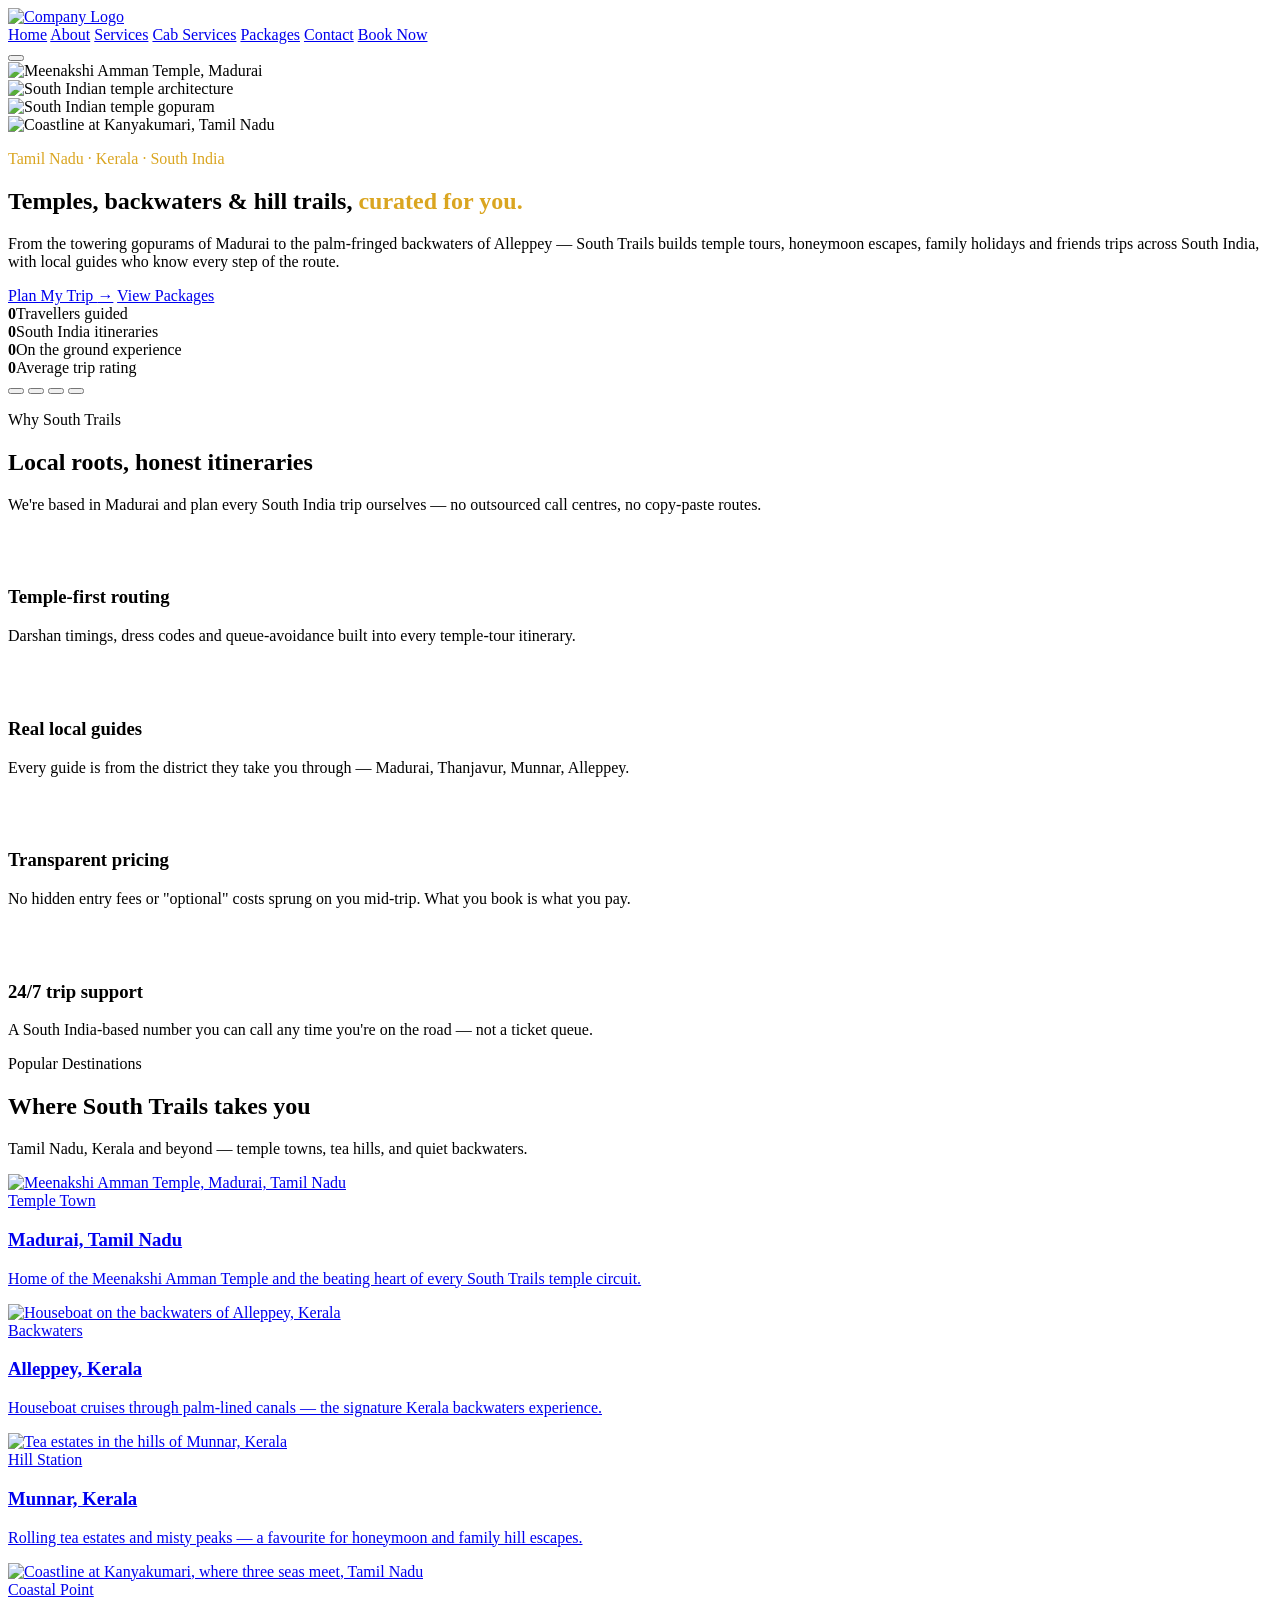
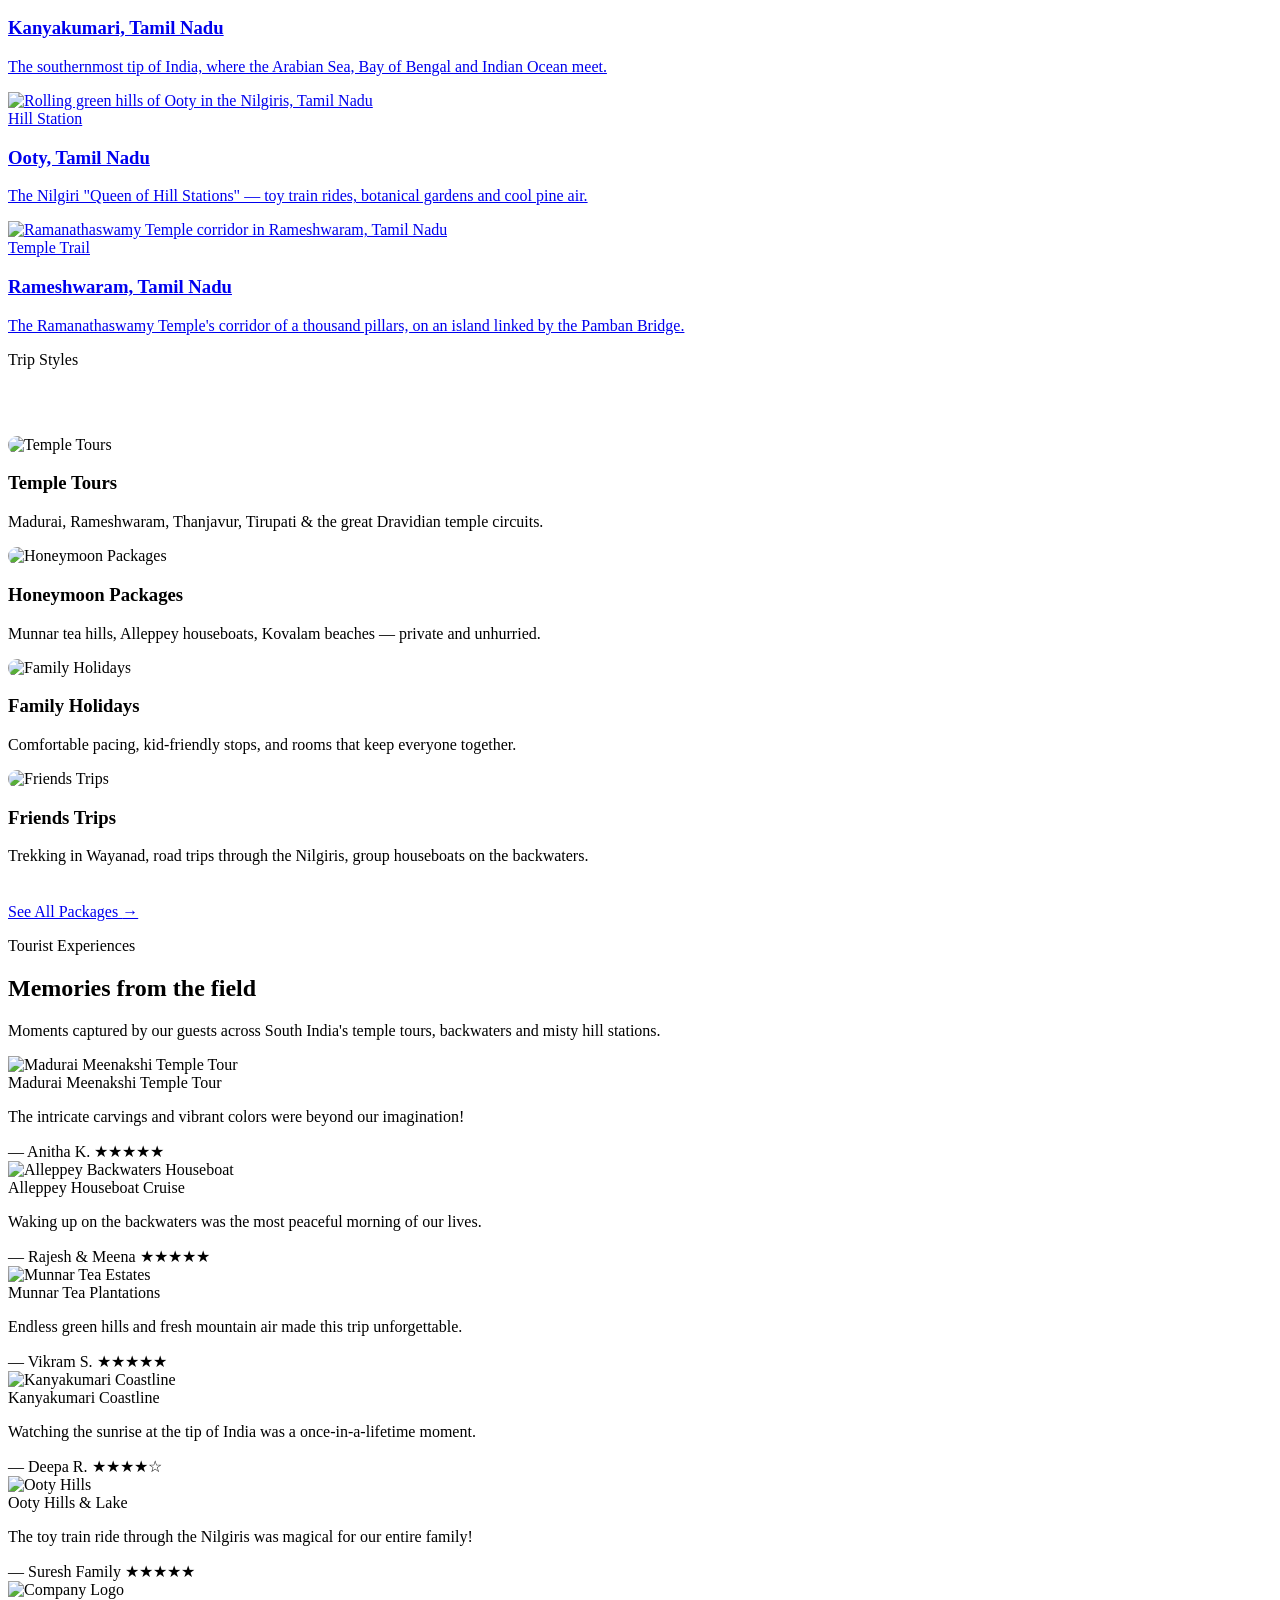
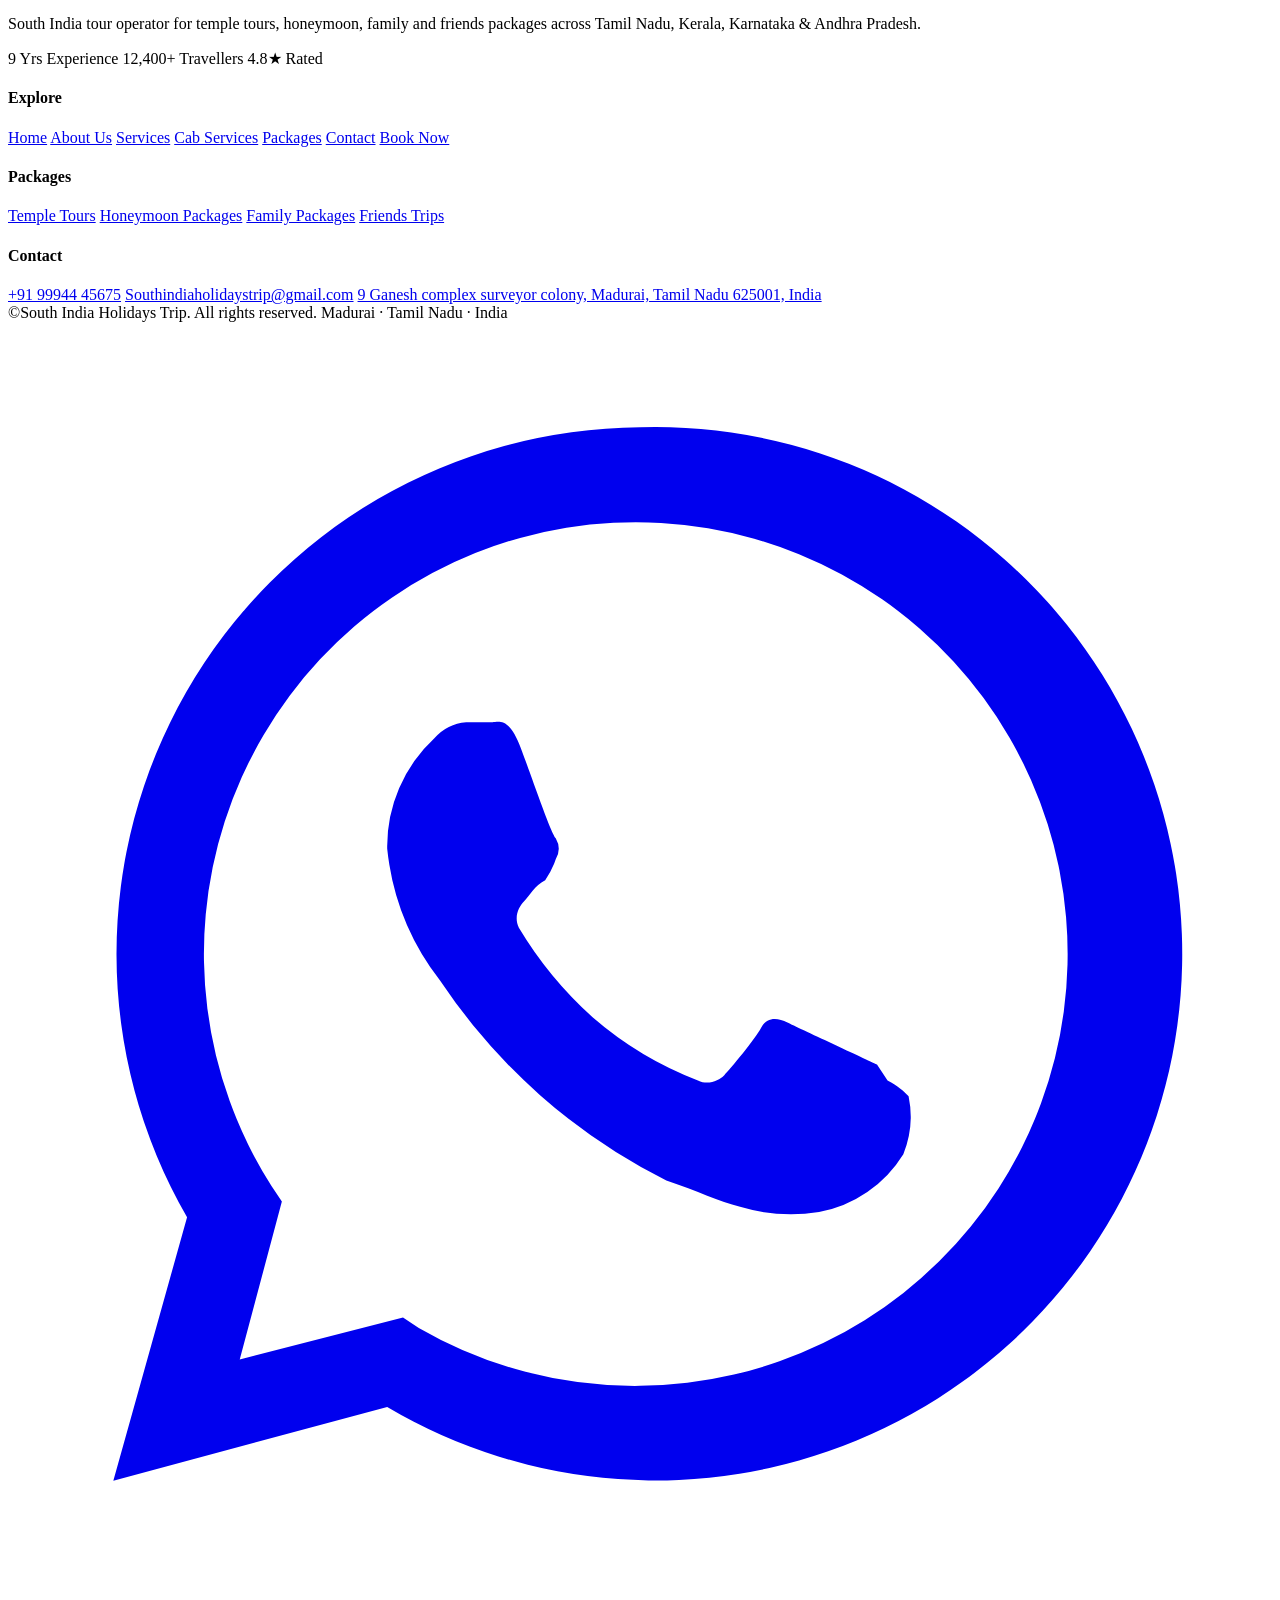
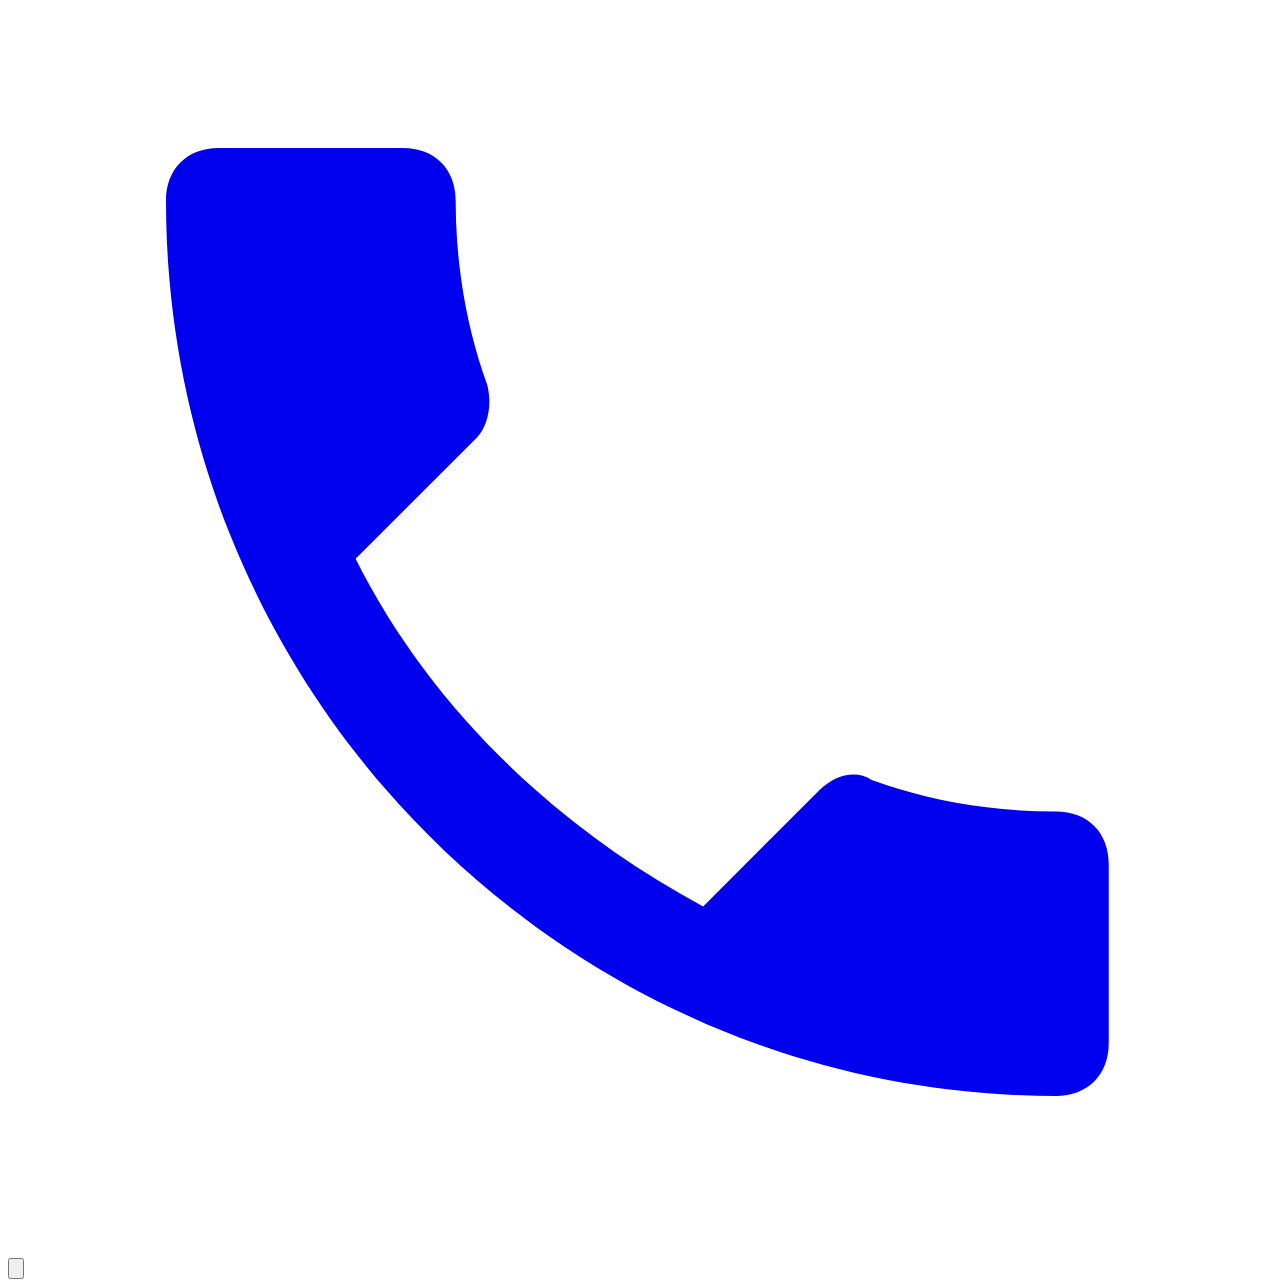
==== index.html @ 6ac29e60 "Update print statement from 'Hello' to 'Goodbye'" ====
<!DOCTYPE html>
<html lang="en">

<head>
  <meta charset="UTF-8">
  <meta name="viewport" content="width=device-width, initial-scale=1.0">
  <title>South India Tour Packages | Tamil Nadu & Kerala Tours – South Trails</title>
  <meta name="description"
    content="Book South India tour packages with South Trails — temple tours, Kerala honeymoon packages, family & friends trips across Tamil Nadu, Kerala, Karnataka. Madurai, Munnar, Kanyakumari, Ooty, Rameshwaram & more.">
  <meta name="keywords"
    content="South India tour packages, Tamil Nadu Kerala tour packages, South Indian temple tour, Kerala honeymoon packages, Munnar Ooty Kodaikanal packages, family tour packages South India, friends trip package South India, Madurai Meenakshi temple tour, Rameshwaram Kanyakumari tour, Kerala backwaters houseboat package">
  <link rel="canonical" href="https://www.Southindiaholidaystrip.com/">
  <meta name="robots" content="index, follow">
  <title>South India Holidays Trip | Madurai, Rameshwaram, Kerala, Tirupati Tour Packages</title>
  <meta name="description"
    content="Book customized South India holiday packages covering Madurai, Rameshwaram, Kerala backwaters, and Tirupati temple tours. Best rates, expert guides, hassle-free trips.">
  <meta name="keywords"
    content="south india tour packages, madurai tour, rameshwaram trip, kerala holiday packages, tirupati tour, south india holidays">
  <link rel="canonical" href="https://www.southindiaholidaystrip.com/">

  <!-- Open Graph -->
  <meta property="og:type" content="website">
  <meta property="og:title" content="South India Holidays Trip | Best Tour Packages">
  <meta property="og:description"
    content="Explore Madurai, Rameshwaram, Kerala & Tirupati with our expertly crafted South India tour packages.">
  <meta property="og:image" content="https://www.southindiaholidaystrip.com/images/south-india-og.jpg">
  <meta property="og:url" content="https://www.southindiaholidaystrip.com/">

  <!-- Twitter Card -->
  <meta name="twitter:card" content="summary_large_image">
  <meta name="twitter:title" content="South India Holidays Trip">
  <meta name="twitter:description" content="Best tour packages for Madurai, Rameshwaram, Kerala & Tirupati.">
  <meta name="twitter:image" content="https://www.southindiaholidaystrip.com/images/south-india-og.jpg">
  <!-- Open Graph -->
  <meta property="og:type" content="website">
  <meta property="og:site_name" content="South India Holidays Trip">
  <meta property="og:title" content="South India Tour Packages | Tamil Nadu & Kerala Tours – South Trails">
  <meta property="og:description"
    content="Temple tours, honeymoon getaways, family & friends packages across Tamil Nadu, Kerala and South India — custom itineraries, local guides, 24/7 support.">
  <meta property="og:url" content="https://www.Southindiaholidaystrip.com/">
  <meta property="og:image" content="https://www.Southindiaholidaystrip.com/assets/og-cover.jpg">
  <meta name="twitter:card" content="summary_large_image">

  <title>Madurai Tour Packages | Meenakshi Temple Tours - South India Holidays Trip</title>
  <meta name="description"
    content="Explore Madurai's Meenakshi Amman Temple, local heritage & culture with our affordable Madurai tour packages. Book now for a memorable trip.">
  <link rel="canonical" href="https://www.southindiaholidaystrip.com/madurai-tour-packages/">

  <title>Rameshwaram Tour Packages | Ramanathaswamy Temple Trips</title>
  <meta name="description"
    content="Plan your Rameshwaram pilgrimage tour covering Ramanathaswamy Temple, Dhanushkodi & Pamban Bridge. Best South India holiday packages.">
  <link rel="canonical" href="https://www.southindiaholidaystrip.com/rameshwaram-tour-packages/">

  <title>Kerala Tour Packages | Backwaters, Munnar, Alleppey Trips</title>
  <meta name="description"
    content="Discover Kerala's backwaters, hill stations & houseboats with customizable Kerala holiday packages from South India Holidays Trip.">
  <link rel="canonical" href="https://www.southindiaholidaystrip.com/kerala-tour-packages/">

  <title>Tirupati Tour Packages | Tirumala Balaji Darshan Trips</title>
  <meta name="description"
    content="Book Tirupati Balaji darshan tour packages with hotel, transport & temple visit arrangements. Trusted South India pilgrimage tours.">
  <link rel="canonical" href="https://www.southindiaholidaystrip.com/tirupati-tour-packages/">

  <link rel="preconnect" href="https://fonts.googleapis.com">
  <link
    href="https://fonts.googleapis.com/css2?family=Poppins:wght@700;800&family=Inter:wght@400;500;600;700&display=swap"
    rel="stylesheet">
  <link rel="stylesheet" href="css/style.css">

  <script type="application/ld+json">
{
  "@context": "https://schema.org",
  "@type": "TravelAgency",
  "name": "South India Holidays Trip",
  "url": "https://www.southindiaholidaystrip.com/",
  "description": "South India tour operator specialising in Tamil Nadu and Kerala temple tours, honeymoon packages, family holidays and friends trips.",
  "areaServed": ["Tamil Nadu", "Kerala", "Karnataka", "Andhra Pradesh", "Puducherry"],
  "address": {
    "@type": "PostalAddress",
    "streetAddress": "12, Temple Street",
    "addressLocality": "Madurai",
    "addressRegion": "Tamil Nadu",
    "postalCode": "625001",
    "addressCountry": "IN"
  },
  "telephone": "+91-99944-45675",
  "sameAs": ["https://www.facebook.com/Southindiaholidaystrip", "https://www.instagram.com/Southindiaholidaystrip"]
}
</script>
  <script type="application/ld+json">
{
  "@context": "https://schema.org",
  "@type": "TravelAgency",
  "name": "South India Holidays Trip",
  "url": "https://www.southindiaholidaystrip.com/",
  "logo": "https://www.southindiaholidaystrip.com/images/logo.png",
  "description": "South India holiday packages for Madurai, Rameshwaram, Kerala, and Tirupati.",
  "areaServed": ["Madurai", "Rameshwaram", "Kerala", "Tirupati", "South India"],
  "sameAs": [
    "https://www.facebook.com/southindiaholidaystrip",
    "https://www.instagram.com/Southindiaholidaystrip"
  ]
}
</script>
</head>

<body>
  <script type="application/ld+json">
{
  "@context": "https://schema.org",
  "@type": "BreadcrumbList",
  "itemListElement": [
    {"@type": "ListItem", "position": 1, "name": "Home", "item": "https://www.southindiaholidaystrip.com/"},
    {"@type": "ListItem", "position": 2, "name": "Packages", "item": "https://www.southindiaholidaystrip.com/packages/"},
    {"@type": "ListItem", "position": 3, "name": "Madurai Tour Package", "item": "https://www.southindiaholidaystrip.com/madurai-tour-packages/"}
  ]
}
</script>

  <div class="cursor-dot"></div>
  <div class="cursor-ring"></div>
  <div class="scroll-progress" id="scroll-progress"></div>

  <header class="site-header transparent">
    <div class="nav-wrap">
      <a href="index.html" class="brand">
        <img src="southindiaholidaystrip-logo.svg" alt="Company Logo">
      </a>
      <nav class="nav-links" id="nav-links">
        <a href="index.html" class="active">Home</a>
        <a href="about.html">About</a>
        <a href="services.html">Services</a>
        <a href="cabservices.html">Cab Services</a>
        <a href="packages.html">Packages</a>
        <a href="contact.html">Contact</a>
        <a href="booknow.html" class="btn btn-primary nav-cta">Book Now</a>
      </nav>
      <button class="nav-toggle" id="nav-toggle" aria-label="Toggle menu" aria-expanded="false"><span></span></button>
    </div>
  </header>
  <div class="nav-backdrop" id="nav-backdrop"></div>
  <section class="hero-full">
    <div class="hero-slideshow">
      <div class="hero-slide active"><img src="images/Meenkshi.webp" alt="Meenakshi Amman Temple, Madurai"
          loading="eager"></div>
      <div class="hero-slide"><img src="images/teml3.jpg" alt="South Indian temple architecture" loading="lazy"></div>
      <div class="hero-slide"><img src="images/temppl.jpg" alt="South Indian temple gopuram" loading="lazy"></div>
      <div class="hero-slide"><img src="images/kanyakumari.jpg" alt="Coastline at Kanyakumari, Tamil Nadu"
          loading="lazy"></div>
    </div>
    <div class="hero-overlay"></div>

    <div class="hero-clouds">
      <div class="cloud cloud-1"></div>
      <div class="cloud cloud-2"></div>
      <div class="cloud cloud-3"></div>
    </div>


    <div class="hero-content">
      <p class="eyebrow center" style="color:goldenrod">Tamil Nadu · Kerala · South India</p>
      <h1>Temples, backwaters &amp; hill trails, <span style="color:goldenrod">curated for you.</span></h1>
      <p class="lead">From the towering gopurams of Madurai to the palm-fringed backwaters of Alleppey — South Trails
        builds temple tours, honeymoon escapes, family holidays and friends trips across South India, with local guides
        who know every step of the route.</p>
      <div class="hero-actions">
        <a href="booknow.html" class="btn btn-gold">Plan My Trip <span class="arrow">→</span></a>
        <a href="packages.html" class="btn btn-ghost-light">View Packages</a>
      </div>
      <div class="hero-stats">
        <div><strong data-count="12400" data-suffix="+">0</strong><span>Travellers guided</span></div>
        <div><strong data-count="60" data-suffix="+">0</strong><span>South India itineraries</span></div>
        <div><strong data-count="9" data-suffix=" yrs">0</strong><span>On the ground experience</span></div>
        <div><strong data-count="4.8" data-decimals="1" data-suffix="/5">0</strong><span>Average trip rating</span>
        </div>
      </div>
    </div>

    <div class="hero-dots">
      <button class="active" aria-label="Slide 1"></button>
      <button aria-label="Slide 2"></button>
      <button aria-label="Slide 3"></button>
      <button aria-label="Slide 4"></button>
    </div>


  </section>

  <section class="section-light">
    <div class="container">
      <div class="section-head">
        <p class="eyebrow center">Why South Trails</p>
        <h2>Local roots, honest itineraries</h2>
        <p>We're based in Madurai and plan every South India trip ourselves — no outsourced call centres, no copy-paste
          routes.</p>
      </div>
      <div class="grid grid-4">
        <div class="glass-card reveal" data-tilt>
          <div class="icon-wrap">
            <svg viewBox="0 0 64 64" fill="none" width="34" height="34">
              <path d="M32 6l8 10H24l8-10Z" fill="var(--luxury)" />
              <path d="M14 22h36l-6 10H20l-6-10Z" fill="var(--primary)" />
              <rect x="10" y="36" width="44" height="20" rx="2" fill="var(--accent)" />
            </svg>
          </div>
          <h3>Temple-first routing</h3>
          <p>Darshan timings, dress codes and queue-avoidance built into every temple-tour itinerary.</p>
        </div>
        <div class="glass-card reveal" data-tilt>
          <div class="icon-wrap">
            <svg viewBox="0 0 64 64" fill="none" width="34" height="34">
              <path d="M8 44c8-14 40-14 48 0" stroke="var(--accent)" stroke-width="4" fill="none" />
              <circle cx="32" cy="20" r="10" fill="var(--luxury)" />
            </svg>
          </div>
          <h3>Real local guides</h3>
          <p>Every guide is from the district they take you through — Madurai, Thanjavur, Munnar, Alleppey.</p>
        </div>
        <div class="glass-card reveal" data-tilt>
          <div class="icon-wrap">
            <svg viewBox="0 0 64 64" fill="none" width="34" height="34">
              <rect x="10" y="26" width="44" height="26" rx="4" fill="var(--primary-dark)" />
              <path d="M18 26v-6a14 14 0 0 1 28 0v6" stroke="var(--luxury)" stroke-width="4" fill="none" />
            </svg>
          </div>
          <h3>Transparent pricing</h3>
          <p>No hidden entry fees or "optional" costs sprung on you mid-trip. What you book is what you pay.</p>
        </div>
        <div class="glass-card reveal" data-tilt>
          <div class="icon-wrap">
            <svg viewBox="0 0 64 64" fill="none" width="34" height="34">
              <circle cx="32" cy="32" r="22" fill="var(--secondary)" />
              <path d="M24 32l6 6 10-12" stroke="#fff" stroke-width="4" fill="none" stroke-linecap="round"
                stroke-linejoin="round" />
            </svg>
          </div>
          <h3>24/7 trip support</h3>
          <p>A South India-based number you can call any time you're on the road — not a ticket queue.</p>
        </div>
      </div>
    </div>
  </section>

  <section class="section-muted">
    <div class="container">
      <div class="section-head">
        <p class="eyebrow center">Popular Destinations</p>
        <h2>Where South Trails takes you</h2>
        <p>Tamil Nadu, Kerala and beyond — temple towns, tea hills, and quiet backwaters.</p>
      </div>
      <div class="grid grid-3">

        <a href="packages.html?filter=temple#packages" class="place-card-link">
          <div class="place-card reveal">
            <div class="art">
              <img src="images/madurai.avif" alt="Meenakshi Amman Temple, Madurai, Tamil Nadu" loading="lazy">
            </div>
            <div class="body">
              <span class="tag">Temple Town</span>
              <h3>Madurai, Tamil Nadu</h3>
              <p>Home of the Meenakshi Amman Temple and the beating heart of every South Trails temple circuit.</p>
            </div>
          </div>
        </a>

        <a href="packages.html?filter=honeymoon#packages" class="place-card-link">
          <div class="place-card reveal">
            <div class="art">
              <img src="images/allapey.jpg" alt="Houseboat on the backwaters of Alleppey, Kerala" loading="lazy">
            </div>
            <div class="body">
              <span class="tag">Backwaters</span>
              <h3>Alleppey, Kerala</h3>
              <p>Houseboat cruises through palm-lined canals — the signature Kerala backwaters experience.</p>
            </div>
          </div>
        </a>

        <a href="packages.html?filter=honeymoon#packages" class="place-card-link">
          <div class="place-card reveal">
            <div class="art">
              <img src="images/munnar.webp" alt="Tea estates in the hills of Munnar, Kerala" loading="lazy">
            </div>
            <div class="body">
              <span class="tag">Hill Station</span>
              <h3>Munnar, Kerala</h3>
              <p>Rolling tea estates and misty peaks — a favourite for honeymoon and family hill escapes.</p>
            </div>
          </div>
        </a>

        <a href="packages.html?filter=temple#packages" class="place-card-link">
          <div class="place-card reveal">
            <div class="art">
              <img src="images/kanyakumari.jpg" alt="Coastline at Kanyakumari, where three seas meet, Tamil Nadu"
                loading="lazy">
            </div>
            <div class="body">
              <span class="tag">Coastal Point</span>
              <h3>Kanyakumari, Tamil Nadu</h3>
              <p>The southernmost tip of India, where the Arabian Sea, Bay of Bengal and Indian Ocean meet.</p>
            </div>
          </div>
        </a>

        <a href="packages.html?filter=family#packages" class="place-card-link">
          <div class="place-card reveal">
            <div class="art">
              <img src="images/ooty.webp" alt="Rolling green hills of Ooty in the Nilgiris, Tamil Nadu" loading="lazy">
            </div>
            <div class="body">
              <span class="tag">Hill Station</span>
              <h3>Ooty, Tamil Nadu</h3>
              <p>The Nilgiri "Queen of Hill Stations" — toy train rides, botanical gardens and cool pine air.</p>
            </div>
          </div>
        </a>

        <a href="packages.html?filter=temple#packages" class="place-card-link">
          <div class="place-card reveal">
            <div class="art">
              <img src="images/rameswaram.jpg" alt="Ramanathaswamy Temple corridor in Rameshwaram, Tamil Nadu"
                loading="lazy">
            </div>
            <div class="body">
              <span class="tag">Temple Trail</span>
              <h3>Rameshwaram, Tamil Nadu</h3>
              <p>The Ramanathaswamy Temple's corridor of a thousand pillars, on an island linked by the Pamban Bridge.
              </p>
            </div>
          </div>
        </a>

      </div>
    </div>
  </section>

  <section class="section-gradient">
    <div class="container">
      <div class="section-head">
        <p class="eyebrow center" style="color:var(--luxury)">Trip Styles</p>
        <h2 style="color:#fff">A package for every kind of journey</h2>
      </div>
      <div class="grid grid-4">
        <div class="glass-card reveal" data-tilt>
          <div class="icon-wrap"><img src="images/Trivandrum.jpg" alt="Temple Tours"
              style="width:100%;height:100%;object-fit:cover;border-radius:16px"></div>
          <h3>Temple Tours</h3>
          <p>Madurai, Rameshwaram, Thanjavur, Tirupati &amp; the great Dravidian temple circuits.</p>
        </div>
        <div class="glass-card reveal" data-tilt>
          <div class="icon-wrap"><img src="images/ooty.webp" alt="Honeymoon Packages"
              style="width:100%;height:100%;object-fit:cover;border-radius:16px"></div>
          <h3>Honeymoon Packages</h3>
          <p>Munnar tea hills, Alleppey houseboats, Kovalam beaches — private and unhurried.</p>
        </div>
        <div class="glass-card reveal" data-tilt>
          <div class="icon-wrap"><img src="images/mun1.jpg" alt="Family Holidays"
              style="width:100%;height:100%;object-fit:cover;border-radius:16px"></div>
          <h3>Family Holidays</h3>
          <p>Comfortable pacing, kid-friendly stops, and rooms that keep everyone together.</p>
        </div>
        <div class="glass-card reveal" data-tilt>
          <div class="icon-wrap"><img src="images/nil.jpg" alt="Friends Trips"
              style="width:100%;height:100%;object-fit:cover;border-radius:16px"></div>
          <h3>Friends Trips</h3>
          <p>Trekking in Wayanad, road trips through the Nilgiris, group houseboats on the backwaters.</p>
        </div>
      </div>
      <div class="center" style="margin-top:38px">
        <a href="packages.html" class="btn btn-gold">See All Packages <span class="arrow">→</span></a>
      </div>
    </div>
  </section>

  <section class="section-muted tourist-experiences">
    <div class="container">
      <div class="section-head">
        <p class="eyebrow center">Tourist Experiences</p>
        <h2>Memories from the field</h2>
        <p>Moments captured by our guests across South India's temple tours, backwaters and misty hill stations.</p>
      </div>
      <div class="page-gallery">
        <div class="gallery-item" data-icon="temple">
          <img src="images/Meenkshi.webp" alt="Madurai Meenakshi Temple Tour" loading="lazy">
          <div class="gallery-caption">
            <div class="caption-header">
              <span class="caption-icon" aria-hidden="true"></span>
              <span class="caption-title">Madurai Meenakshi Temple Tour</span>
            </div>
            <p class="caption-experience">The intricate carvings and vibrant colors were beyond our imagination!</p>
            <div class="caption-footer">
              <span class="caption-author">— Anitha K.</span>
              <span class="caption-stars" aria-label="5 out of 5 stars">★★★★★</span>
            </div>
          </div>
        </div>
        <div class="gallery-item" data-icon="backwater">
          <img src="images/allapey.jpg" alt="Alleppey Backwaters Houseboat" loading="lazy">
          <div class="gallery-caption">
            <div class="caption-header">
              <span class="caption-icon" aria-hidden="true"></span>
              <span class="caption-title">Alleppey Houseboat Cruise</span>
            </div>
            <p class="caption-experience">Waking up on the backwaters was the most peaceful morning of our lives.</p>
            <div class="caption-footer">
              <span class="caption-author">— Rajesh &amp; Meena</span>
              <span class="caption-stars" aria-label="5 out of 5 stars">★★★★★</span>
            </div>
          </div>
        </div>
        <div class="gallery-item" data-icon="hills">
          <img src="images/munnar.webp" alt="Munnar Tea Estates" loading="lazy">
          <div class="gallery-caption">
            <div class="caption-header">
              <span class="caption-icon" aria-hidden="true"></span>
              <span class="caption-title">Munnar Tea Plantations</span>
            </div>
            <p class="caption-experience">Endless green hills and fresh mountain air made this trip unforgettable.</p>
            <div class="caption-footer">
              <span class="caption-author">— Vikram S.</span>
              <span class="caption-stars" aria-label="5 out of 5 stars">★★★★★</span>
            </div>
          </div>
        </div>
        <div class="gallery-item" data-icon="coast">
          <img src="images/kanyakumari.jpg" alt="Kanyakumari Coastline" loading="lazy">
          <div class="gallery-caption">
            <div class="caption-header">
              <span class="caption-icon" aria-hidden="true"></span>
              <span class="caption-title">Kanyakumari Coastline</span>
            </div>
            <p class="caption-experience">Watching the sunrise at the tip of India was a once-in-a-lifetime moment.</p>
            <div class="caption-footer">
              <span class="caption-author">— Deepa R.</span>
              <span class="caption-stars" aria-label="4 out of 5 stars">★★★★☆</span>
            </div>
          </div>
        </div>
        <div class="gallery-item" data-icon="hills">
          <img src="images/ooty.webp" alt="Ooty Hills" loading="lazy">
          <div class="gallery-caption">
            <div class="caption-header">
              <span class="caption-icon" aria-hidden="true"></span>
              <span class="caption-title">Ooty Hills &amp; Lake</span>
            </div>
            <p class="caption-experience">The toy train ride through the Nilgiris was magical for our entire family!</p>
            <div class="caption-footer">
              <span class="caption-author">— Suresh Family</span>
              <span class="caption-stars" aria-label="5 out of 5 stars">★★★★★</span>
            </div>
          </div>
        </div>
      </div>
    </div>
  </section>

  <footer class="site-footer">
    <div class="container">
      <div class="footer-grid">
        <div class="footer-brand">
          <img src="southindiaholidaystrip-logo.svg" alt="Company Logo">
          <p>South India tour operator for temple tours, honeymoon, family and friends packages across Tamil Nadu,
            Kerala, Karnataka &amp; Andhra Pradesh.</p>
          <div class="trust-badges">
            <span class="trust-badge">9 Yrs Experience</span>
            <span class="trust-badge">12,400+ Travellers</span>
            <span class="trust-badge">4.8★ Rated</span>
          </div>
        </div>
        <div>
          <h4>Explore</h4>
          <a href="index.html">Home</a>
          <a href="about.html">About Us</a>
          <a href="services.html">Services</a>
          <a href="cabservices.html">Cab Services</a>
          <a href="packages.html">Packages</a>
          <a href="contact.html">Contact</a>
          <a href="booknow.html">Book Now</a>
        </div>
        <div>
          <h4>Packages</h4>
          <a href="packages.html?filter=temple#packages">Temple Tours</a>
          <a href="packages.html?filter=honeymoon#packages">Honeymoon Packages</a>
          <a href="packages.html?filter=family#packages">Family Packages</a>
          <a href="packages.html?filter=friends#packages">Friends Trips</a>
        </div>
        <div>
          <h4>Contact</h4>
          <a href="tel:+919994445675">+91 99944 45675</a>
          <a href="mailto:Southindiaholidaystrip@gmail.com">Southindiaholidaystrip@gmail.com</a>
          <a href="contact.html">9 Ganesh complex surveyor colony, Madurai, Tamil Nadu 625001, India</a>
        </div>
      </div>
      <div class="footer-bottom">
        <span>©South India Holidays Trip. All rights reserved.</span>
        <span>Madurai · Tamil Nadu · India</span>
      </div>
    </div>
  </footer>

  <a class="wa-float" href="https://wa.me/919994445675" target="_blank" rel="noopener" aria-label="Chat on WhatsApp">
    <svg viewBox="0 0 24 24" fill="currentColor">
      <path
        d="M12 2a10 10 0 0 0-8.6 15L2 22l5.2-1.4A10 10 0 1 0 12 2Zm0 18.2a8.2 8.2 0 0 1-4.2-1.1l-.3-.2-3.1.8.8-3-.2-.3A8.2 8.2 0 1 1 12 20.2Zm4.5-6.1c-.2-.1-1.5-.7-1.7-.8s-.4-.1-.5.1-.6.8-.7.9-.3.2-.5.1a6.7 6.7 0 0 1-2-1.2 7.4 7.4 0 0 1-1.4-1.7c-.1-.2 0-.4.1-.5s.2-.3.4-.4a1.6 1.6 0 0 0 .2-.4.4.4 0 0 0 0-.4c-.1-.1-.5-1.3-.7-1.8s-.4-.4-.5-.4h-.5a.9.9 0 0 0-.6.3 2.8 2.8 0 0 0-.9 2.1 4.9 4.9 0 0 0 1 2.5 11.2 11.2 0 0 0 4.3 3.8c.6.2 1 .4 1.4.5a3.4 3.4 0 0 0 1.5.1 2.4 2.4 0 0 0 1.6-1.1 1.9 1.9 0 0 0 .1-1.1c-.1-.1-.2-.2-.4-.3Z" />
    </svg>
  </a>
  <a class="call-float" href="tel:+919994445675" aria-label="Call us">
    <svg viewBox="0 0 24 24" fill="currentColor">
      <path
        d="M6.6 10.8c1.4 2.8 3.8 5.1 6.6 6.6l2.2-2.2c.3-.3.7-.4 1-.2 1.1.4 2.3.6 3.5.6.6 0 1 .4 1 1V20c0 .6-.4 1-1 1C10.6 21 3 13.4 3 4c0-.6.4-1 1-1h3.5c.6 0 1 .4 1 1 0 1.2.2 2.4.6 3.5.1.4 0 .8-.2 1L6.6 10.8Z" />
    </svg>
  </a>
  <button class="to-top" id="to-top" aria-label="Back to top">
    <svg viewBox="0 0 24 24" fill="none">
      <path d="M12 19V5M5 12l7-7 7 7" stroke="currentColor" stroke-width="2.4" stroke-linecap="round"
        stroke-linejoin="round" />
    </svg>
  </button>

  <script src="js/main.js"></script>
</body>

</html>
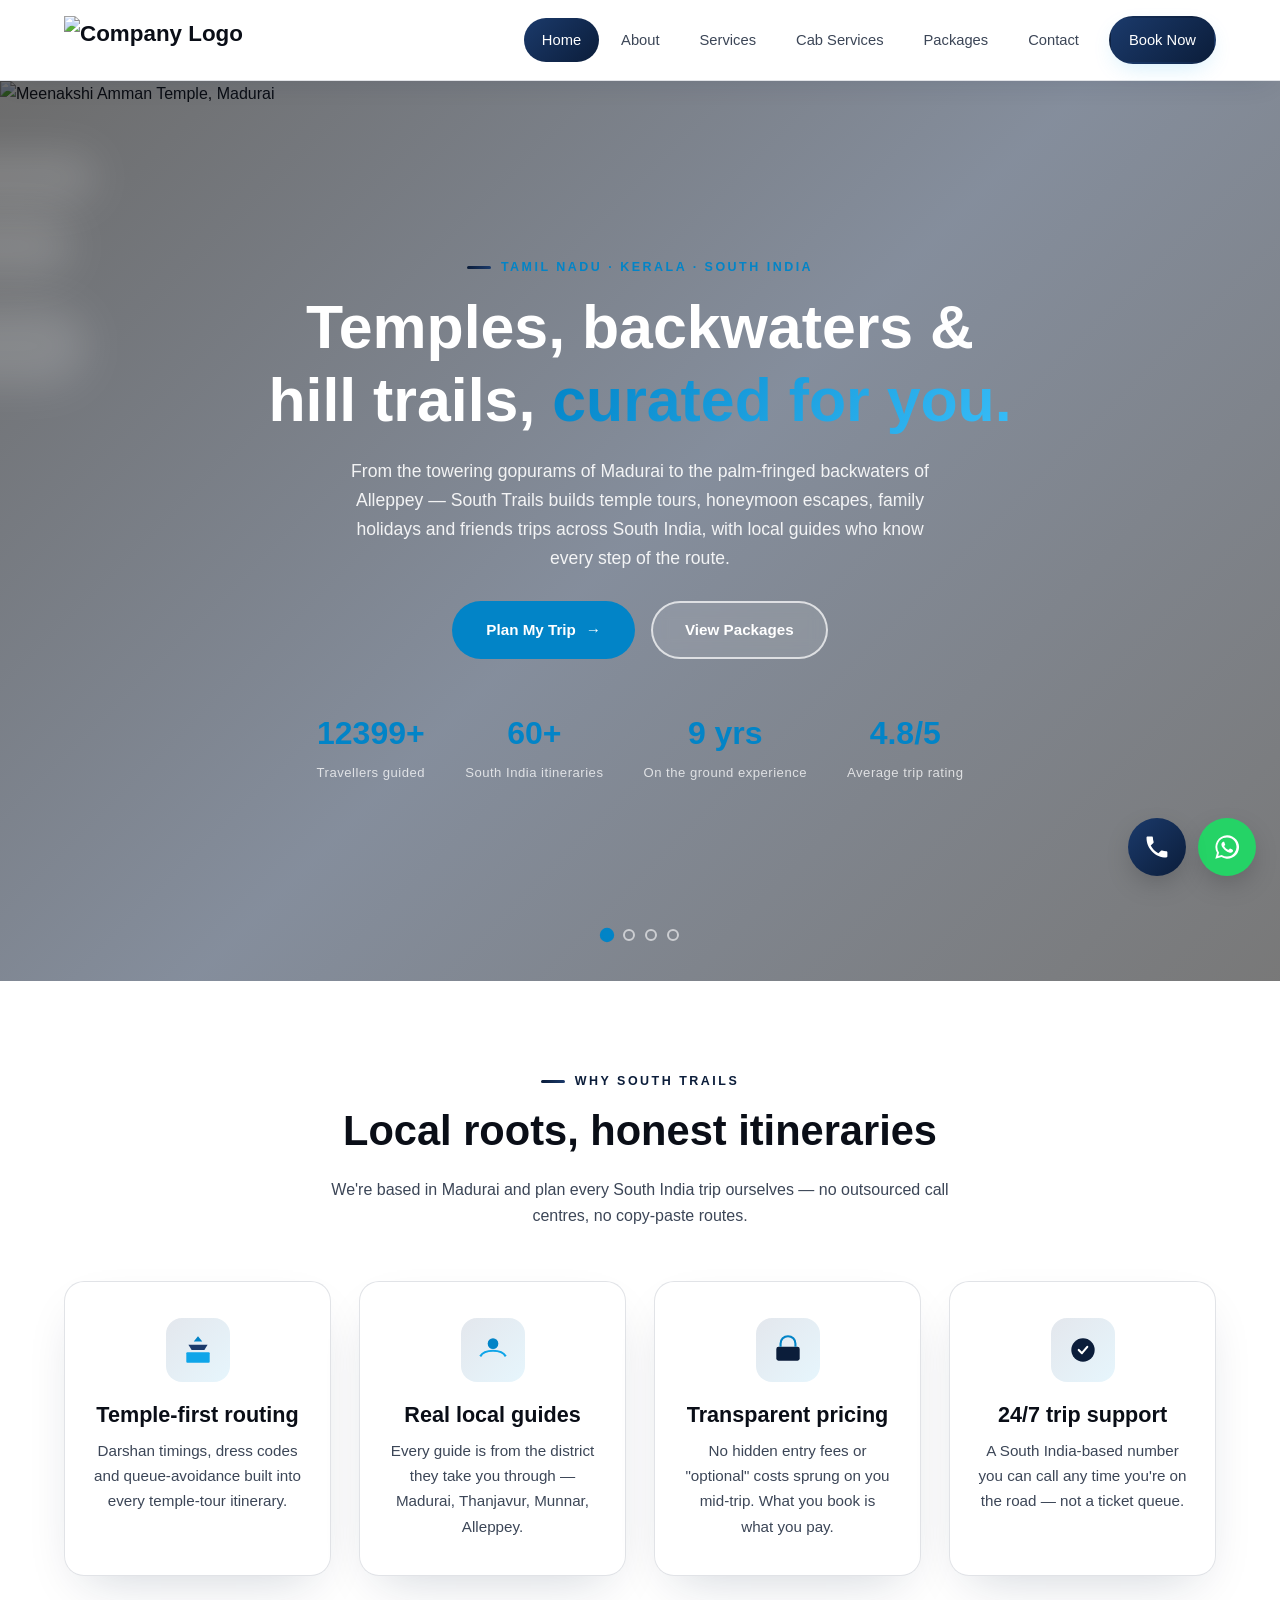
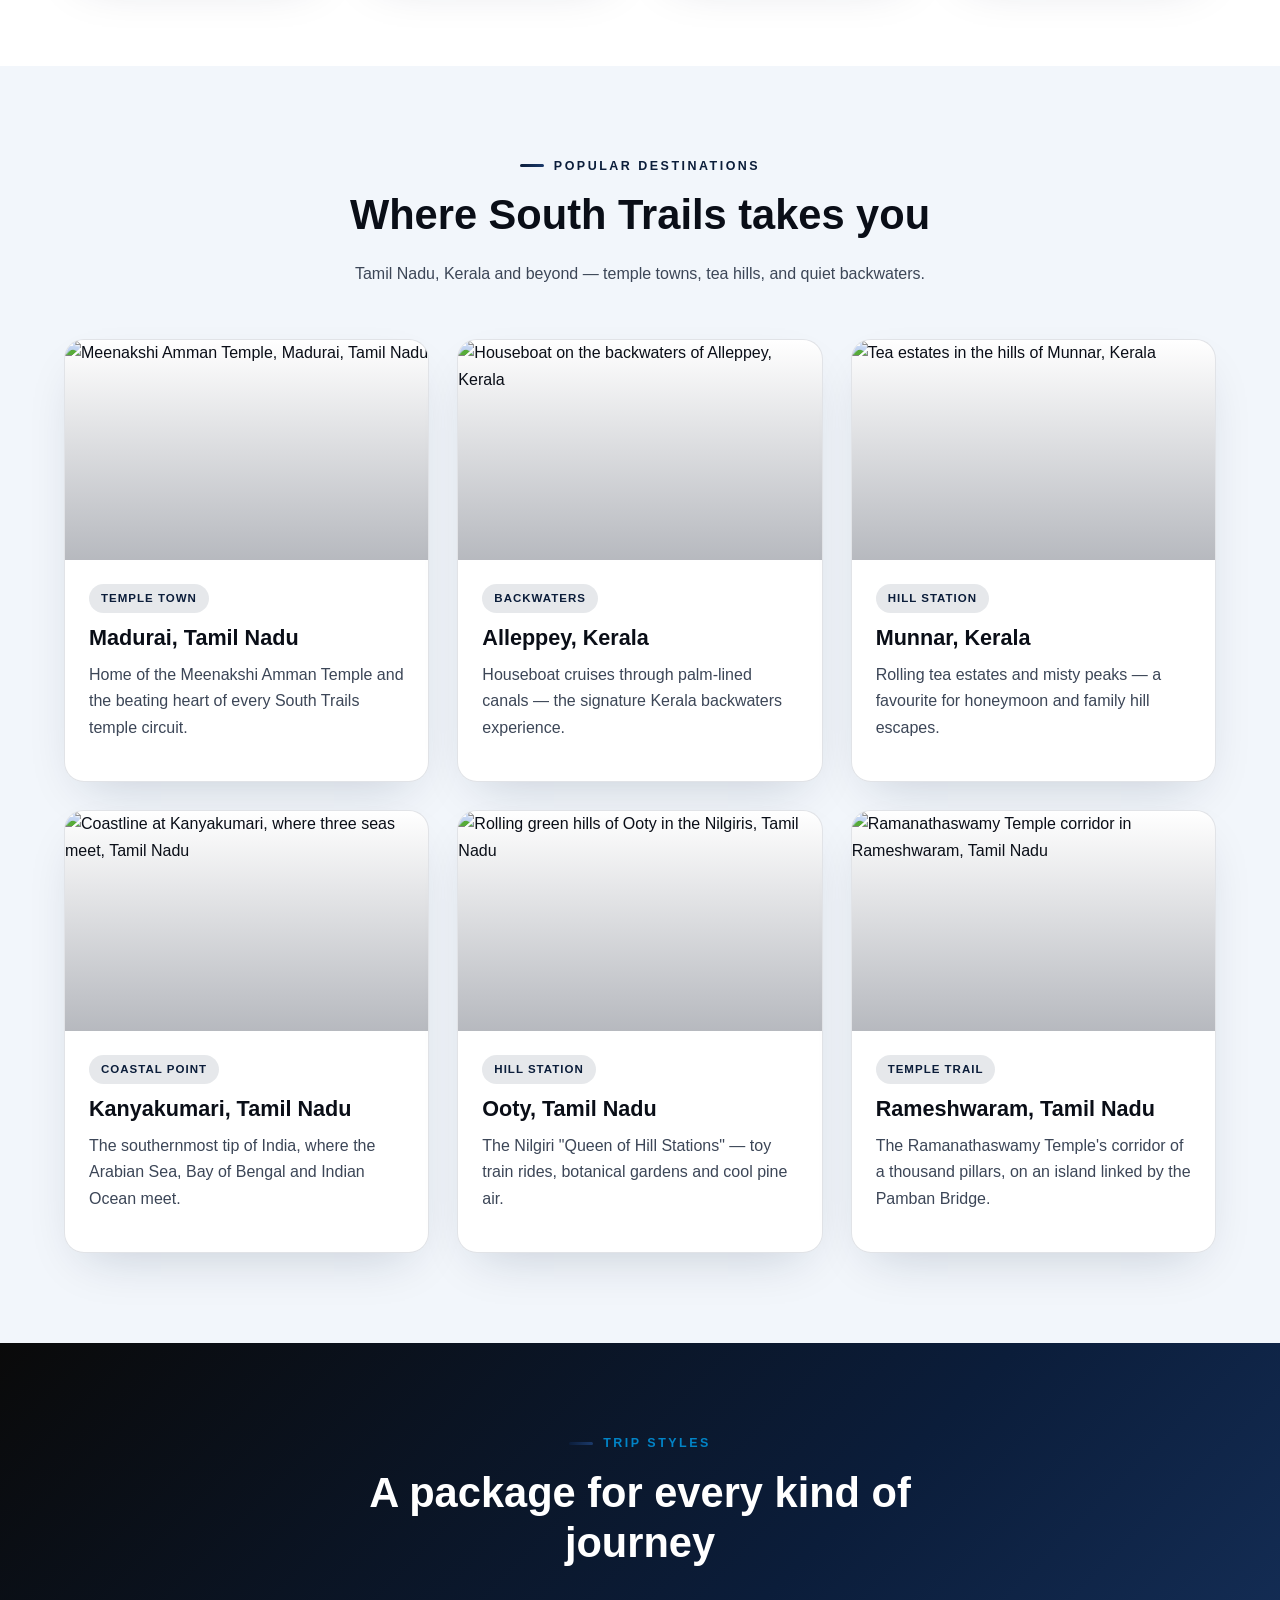
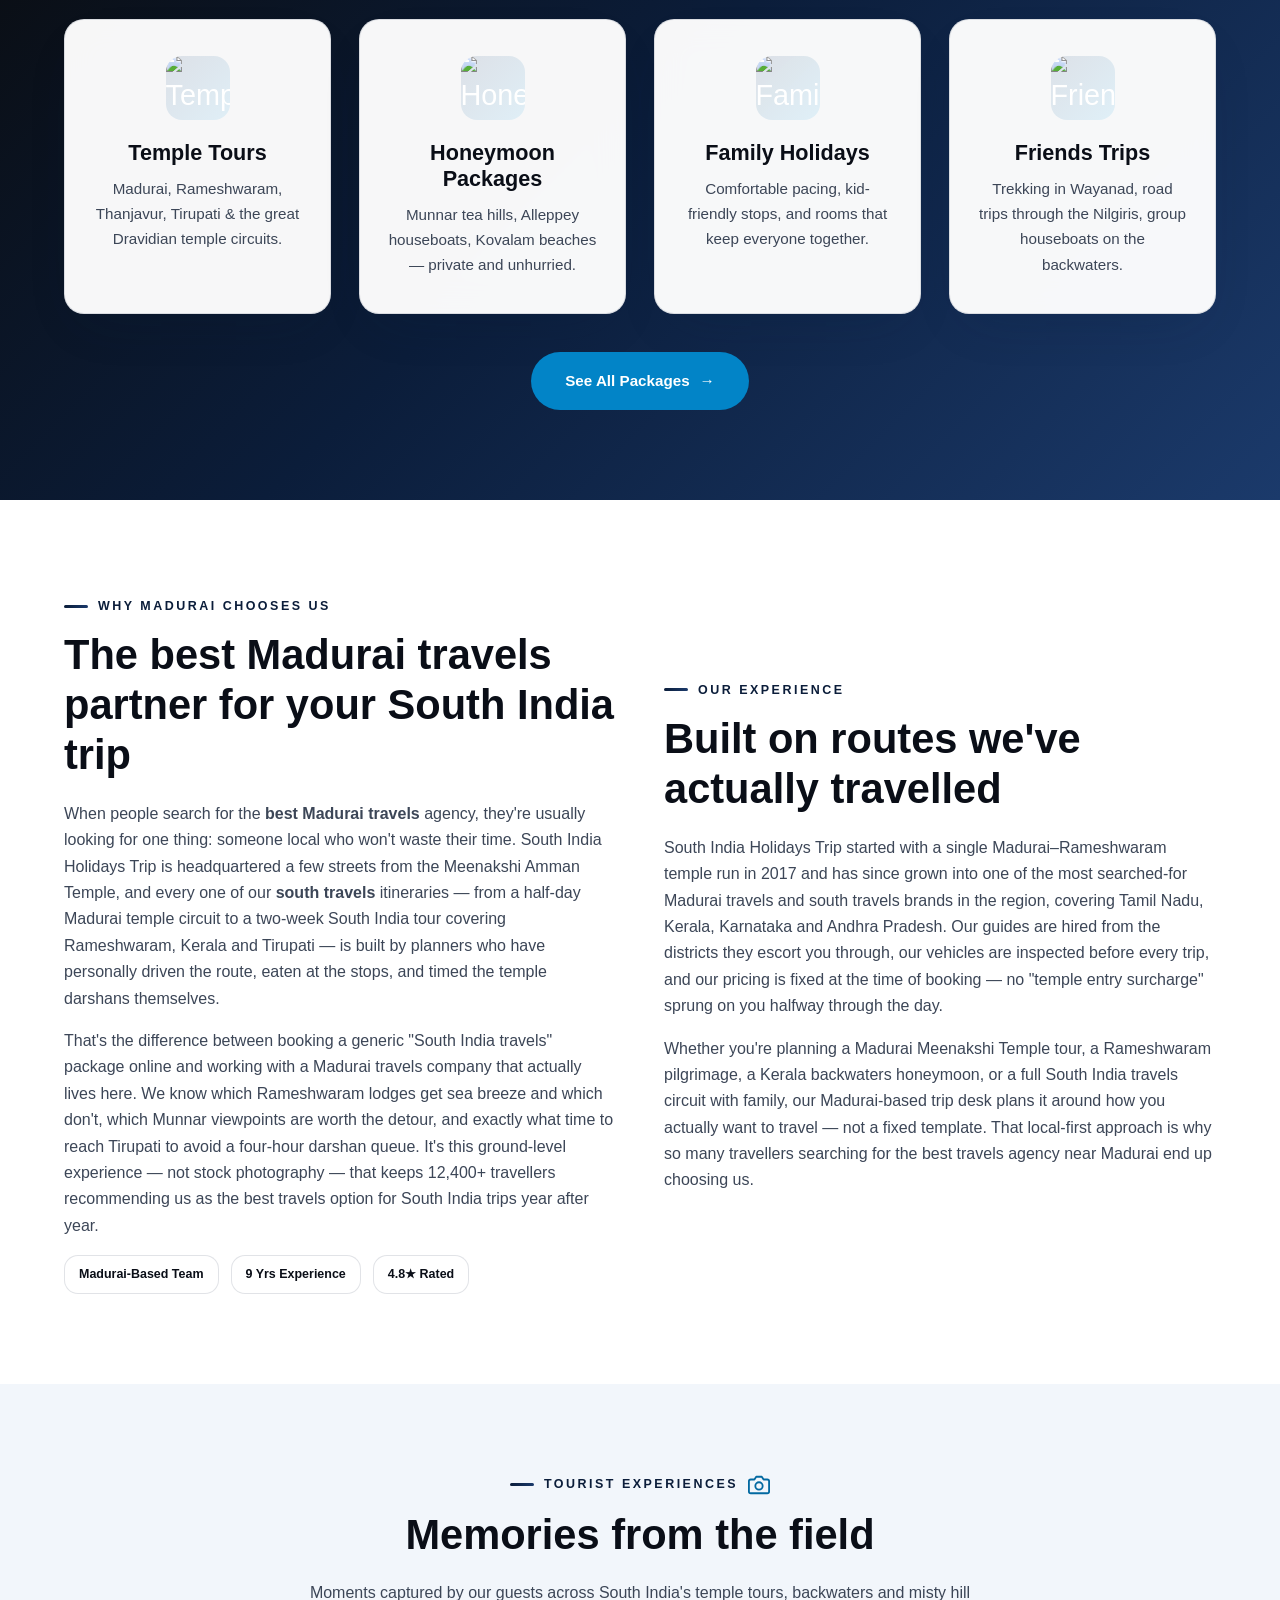
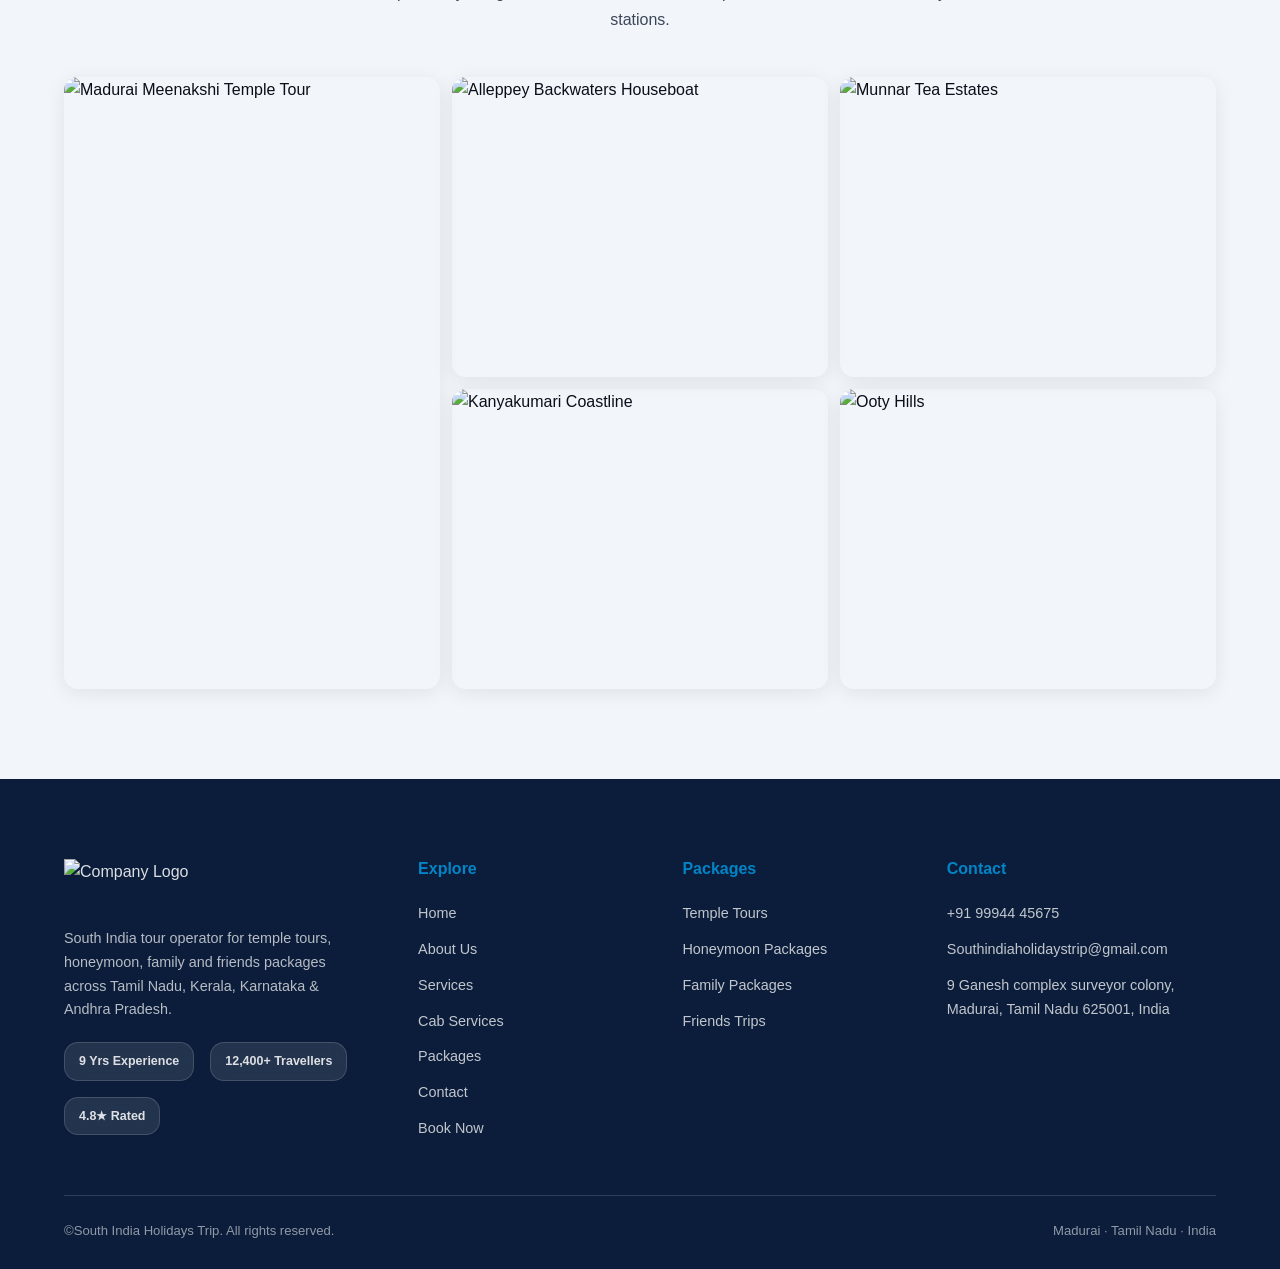
==== commit f85e525e: "Revise SEO metadata in index.html for travel agency Updated meta tags for SEO and improved content f" ====
--- a/index.html
+++ b/index.html
@@ -4,62 +4,30 @@
 <head>
   <meta charset="UTF-8">
   <meta name="viewport" content="width=device-width, initial-scale=1.0">
-  <title>South India Tour Packages | Tamil Nadu & Kerala Tours – South Trails</title>
+  <title>Best Madurai Travels | South India Travels &amp; Tour Packages - South India Holidays Trip</title>
   <meta name="description"
-    content="Book South India tour packages with South Trails — temple tours, Kerala honeymoon packages, family & friends trips across Tamil Nadu, Kerala, Karnataka. Madurai, Munnar, Kanyakumari, Ooty, Rameshwaram & more.">
+    content="South India Holidays Trip is the best Madurai travels agency for South India tour packages — Madurai, Rameshwaram, Kerala backwaters &amp; Tirupati. Local guides, fixed pricing, 12,400+ happy travellers.">
   <meta name="keywords"
-    content="South India tour packages, Tamil Nadu Kerala tour packages, South Indian temple tour, Kerala honeymoon packages, Munnar Ooty Kodaikanal packages, family tour packages South India, friends trip package South India, Madurai Meenakshi temple tour, Rameshwaram Kanyakumari tour, Kerala backwaters houseboat package">
-  <link rel="canonical" href="https://www.Southindiaholidaystrip.com/">
+    content="best madurai travels, madurai travels, south travels, south india travels, south india tour packages, madurai tour packages, rameshwaram trip, kerala holiday packages, tirupati tour, temple tour packages madurai, best travels in madurai">
   <meta name="robots" content="index, follow">
-  <title>South India Holidays Trip | Madurai, Rameshwaram, Kerala, Tirupati Tour Packages</title>
-  <meta name="description"
-    content="Book customized South India holiday packages covering Madurai, Rameshwaram, Kerala backwaters, and Tirupati temple tours. Best rates, expert guides, hassle-free trips.">
-  <meta name="keywords"
-    content="south india tour packages, madurai tour, rameshwaram trip, kerala holiday packages, tirupati tour, south india holidays">
-  <link rel="canonical" href="https://www.southindiaholidaystrip.com/">
-
-  <!-- Open Graph -->
-  <meta property="og:type" content="website">
-  <meta property="og:title" content="South India Holidays Trip | Best Tour Packages">
-  <meta property="og:description"
-    content="Explore Madurai, Rameshwaram, Kerala & Tirupati with our expertly crafted South India tour packages.">
-  <meta property="og:image" content="https://www.southindiaholidaystrip.com/images/south-india-og.jpg">
-  <meta property="og:url" content="https://www.southindiaholidaystrip.com/">
-
-  <!-- Twitter Card -->
-  <meta name="twitter:card" content="summary_large_image">
-  <meta name="twitter:title" content="South India Holidays Trip">
-  <meta name="twitter:description" content="Best tour packages for Madurai, Rameshwaram, Kerala & Tirupati.">
-  <meta name="twitter:image" content="https://www.southindiaholidaystrip.com/images/south-india-og.jpg">
+  <meta name="author" content="South India Holidays Trip">
+  <link rel="canonical" href="https://www.southindiaholidaystrip.com/index.html">
+
   <!-- Open Graph -->
   <meta property="og:type" content="website">
   <meta property="og:site_name" content="South India Holidays Trip">
-  <meta property="og:title" content="South India Tour Packages | Tamil Nadu & Kerala Tours – South Trails">
+  <meta property="og:title" content="Best Madurai Travels | South India Travels &amp; Tour Packages">
   <meta property="og:description"
-    content="Temple tours, honeymoon getaways, family & friends packages across Tamil Nadu, Kerala and South India — custom itineraries, local guides, 24/7 support.">
-  <meta property="og:url" content="https://www.Southindiaholidaystrip.com/">
-  <meta property="og:image" content="https://www.Southindiaholidaystrip.com/assets/og-cover.jpg">
+    content="Madurai's most trusted travels &amp; tours brand — temple circuits, Kerala backwaters, honeymoon and family packages across South India. Local guides, transparent pricing.">
+  <meta property="og:image" content="https://www.southindiaholidaystrip.com/images/Meenkshi.webp">
+  <meta property="og:url" content="https://www.southindiaholidaystrip.com/index.html">
+  <meta property="og:locale" content="en_IN">
+
+  <!-- Twitter Card -->
   <meta name="twitter:card" content="summary_large_image">
-
-  <title>Madurai Tour Packages | Meenakshi Temple Tours - South India Holidays Trip</title>
-  <meta name="description"
-    content="Explore Madurai's Meenakshi Amman Temple, local heritage & culture with our affordable Madurai tour packages. Book now for a memorable trip.">
-  <link rel="canonical" href="https://www.southindiaholidaystrip.com/madurai-tour-packages/">
-
-  <title>Rameshwaram Tour Packages | Ramanathaswamy Temple Trips</title>
-  <meta name="description"
-    content="Plan your Rameshwaram pilgrimage tour covering Ramanathaswamy Temple, Dhanushkodi & Pamban Bridge. Best South India holiday packages.">
-  <link rel="canonical" href="https://www.southindiaholidaystrip.com/rameshwaram-tour-packages/">
-
-  <title>Kerala Tour Packages | Backwaters, Munnar, Alleppey Trips</title>
-  <meta name="description"
-    content="Discover Kerala's backwaters, hill stations & houseboats with customizable Kerala holiday packages from South India Holidays Trip.">
-  <link rel="canonical" href="https://www.southindiaholidaystrip.com/kerala-tour-packages/">
-
-  <title>Tirupati Tour Packages | Tirumala Balaji Darshan Trips</title>
-  <meta name="description"
-    content="Book Tirupati Balaji darshan tour packages with hotel, transport & temple visit arrangements. Trusted South India pilgrimage tours.">
-  <link rel="canonical" href="https://www.southindiaholidaystrip.com/tirupati-tour-packages/">
+  <meta name="twitter:title" content="Best Madurai Travels | South India Holidays Trip">
+  <meta name="twitter:description" content="South India's most trusted travels brand — Madurai, Rameshwaram, Kerala &amp; Tirupati tour packages.">
+  <meta name="twitter:image" content="https://www.southindiaholidaystrip.com/images/Meenkshi.webp">
 
   <link rel="preconnect" href="https://fonts.googleapis.com">
   <link
@@ -70,53 +38,42 @@
   <script type="application/ld+json">
 {
   "@context": "https://schema.org",
-  "@type": "TravelAgency",
+  "@type": ["TravelAgency", "LocalBusiness"],
   "name": "South India Holidays Trip",
+  "alternateName": "Best Madurai Travels",
   "url": "https://www.southindiaholidaystrip.com/",
-  "description": "South India tour operator specialising in Tamil Nadu and Kerala temple tours, honeymoon packages, family holidays and friends trips.",
-  "areaServed": ["Tamil Nadu", "Kerala", "Karnataka", "Andhra Pradesh", "Puducherry"],
+  "logo": "https://www.southindiaholidaystrip.com/southindiaholidaystrip-logo.svg",
+  "image": "https://www.southindiaholidaystrip.com/images/Meenkshi.webp",
+  "description": "South India Holidays Trip is a Madurai-based travels and tours company running temple tours, Kerala backwater holidays, honeymoon and family packages across Tamil Nadu, Kerala, Karnataka and Andhra Pradesh.",
+  "areaServed": ["Madurai", "Rameshwaram", "Kerala", "Tirupati", "Tamil Nadu", "South India"],
   "address": {
     "@type": "PostalAddress",
-    "streetAddress": "12, Temple Street",
+    "streetAddress": "9 Ganesh Complex, Surveyor Colony",
     "addressLocality": "Madurai",
     "addressRegion": "Tamil Nadu",
     "postalCode": "625001",
     "addressCountry": "IN"
   },
+  "geo": { "@type": "GeoCoordinates", "latitude": "9.9252", "longitude": "78.1198" },
   "telephone": "+91-99944-45675",
-  "sameAs": ["https://www.facebook.com/Southindiaholidaystrip", "https://www.instagram.com/Southindiaholidaystrip"]
+  "email": "Southindiaholidaystrip@gmail.com",
+  "priceRange": "₹₹",
+  "aggregateRating": { "@type": "AggregateRating", "ratingValue": "4.8", "reviewCount": "312" },
+  "sameAs": ["https://www.facebook.com/southindiaholidaystrip", "https://www.instagram.com/southindiaholidaystrip"]
 }
 </script>
   <script type="application/ld+json">
 {
   "@context": "https://schema.org",
-  "@type": "TravelAgency",
-  "name": "South India Holidays Trip",
-  "url": "https://www.southindiaholidaystrip.com/",
-  "logo": "https://www.southindiaholidaystrip.com/images/logo.png",
-  "description": "South India holiday packages for Madurai, Rameshwaram, Kerala, and Tirupati.",
-  "areaServed": ["Madurai", "Rameshwaram", "Kerala", "Tirupati", "South India"],
-  "sameAs": [
-    "https://www.facebook.com/southindiaholidaystrip",
-    "https://www.instagram.com/Southindiaholidaystrip"
+  "@type": "BreadcrumbList",
+  "itemListElement": [
+    {"@type": "ListItem", "position": 1, "name": "Home", "item": "https://www.southindiaholidaystrip.com/index.html"}
   ]
 }
 </script>
 </head>
 
 <body>
-  <script type="application/ld+json">
-{
-  "@context": "https://schema.org",
-  "@type": "BreadcrumbList",
-  "itemListElement": [
-    {"@type": "ListItem", "position": 1, "name": "Home", "item": "https://www.southindiaholidaystrip.com/"},
-    {"@type": "ListItem", "position": 2, "name": "Packages", "item": "https://www.southindiaholidaystrip.com/packages/"},
-    {"@type": "ListItem", "position": 3, "name": "Madurai Tour Package", "item": "https://www.southindiaholidaystrip.com/madurai-tour-packages/"}
-  ]
-}
-</script>
-
   <div class="cursor-dot"></div>
   <div class="cursor-ring"></div>
   <div class="scroll-progress" id="scroll-progress"></div>
@@ -158,8 +115,8 @@
 
 
     <div class="hero-content">
-      <p class="eyebrow center" style="color:goldenrod">Tamil Nadu · Kerala · South India</p>
-      <h1>Temples, backwaters &amp; hill trails, <span style="color:goldenrod">curated for you.</span></h1>
+      <p class="eyebrow center" style="color:var(--luxury)">Tamil Nadu · Kerala · South India</p>
+      <h1>Temples, backwaters &amp; hill trails, <span class="accent">curated for you.</span></h1>
       <p class="lead">From the towering gopurams of Madurai to the palm-fringed backwaters of Alleppey — South Trails
         builds temple tours, honeymoon escapes, family holidays and friends trips across South India, with local guides
         who know every step of the route.</p>
@@ -369,6 +326,44 @@
       </div>
       <div class="center" style="margin-top:38px">
         <a href="packages.html" class="btn btn-gold">See All Packages <span class="arrow">→</span></a>
+      </div>
+    </div>
+  </section>
+
+  <section class="section-light">
+    <div class="container grid grid-2" style="align-items:center;gap:48px">
+      <div class="reveal">
+        <p class="eyebrow">Why Madurai Chooses Us</p>
+        <h2>The best Madurai travels partner for your South India trip</h2>
+        <p>When people search for the <strong>best Madurai travels</strong> agency, they're usually looking for one
+          thing: someone local who won't waste their time. South India Holidays Trip is headquartered a few streets
+          from the Meenakshi Amman Temple, and every one of our <strong>south travels</strong> itineraries — from a
+          half-day Madurai temple circuit to a two-week South India tour covering Rameshwaram, Kerala and Tirupati —
+          is built by planners who have personally driven the route, eaten at the stops, and timed the temple
+          darshans themselves.</p>
+        <p>That's the difference between booking a generic "South India travels" package online and working with a
+          Madurai travels company that actually lives here. We know which Rameshwaram lodges get sea breeze and which
+          don't, which Munnar viewpoints are worth the detour, and exactly what time to reach Tirupati to avoid a
+          four-hour darshan queue. It's this ground-level experience — not stock photography — that keeps 12,400+
+          travellers recommending us as the best travels option for South India trips year after year.</p>
+        <div class="badge-row" style="justify-content:flex-start">
+          <span class="trust-badge" style="color:var(--text);border:1px solid var(--border)">Madurai-Based Team</span>
+          <span class="trust-badge" style="color:var(--text);border:1px solid var(--border)">9 Yrs Experience</span>
+          <span class="trust-badge" style="color:var(--text);border:1px solid var(--border)">4.8★ Rated</span>
+        </div>
+      </div>
+      <div class="reveal">
+        <p class="eyebrow">Our Experience</p>
+        <h2>Built on routes we've actually travelled</h2>
+        <p>South India Holidays Trip started with a single Madurai–Rameshwaram temple run in 2017 and has since
+          grown into one of the most searched-for Madurai travels and south travels brands in the region, covering
+          Tamil Nadu, Kerala, Karnataka and Andhra Pradesh. Our guides are hired from the districts they escort you
+          through, our vehicles are inspected before every trip, and our pricing is fixed at the time of booking —
+          no "temple entry surcharge" sprung on you halfway through the day.</p>
+        <p>Whether you're planning a Madurai Meenakshi Temple tour, a Rameshwaram pilgrimage, a Kerala backwaters
+          honeymoon, or a full South India travels circuit with family, our Madurai-based trip desk plans it around
+          how you actually want to travel — not a fixed template. That local-first approach is why so many
+          travellers searching for the best travels agency near Madurai end up choosing us.</p>
       </div>
     </div>
   </section>
--- a/css/style.css
+++ b/css/style.css
@@ -0,0 +1,3181 @@
+/* =========================================================
+   SOUTH INDIA HOLIDAYS TRIP— Premium Light Theme
+   TOURS & TRAVELS UI Redesign
+   ========================================================= */
+
+:root {
+  /* Navy / Black / White / Sky-blue system — no off-palette accents */
+  --primary: #1B3A6B;
+  --primary-dark: #0B1D3A;
+  --secondary: #0B1D3A;
+  --accent: #0EA5E9;
+  --highlight: #38BDF8;
+  --luxury: #0284C7;
+  --bg: #FFFFFF;
+  --bg-section: #F2F6FB;
+  --card-bg: rgba(255, 255, 255, 0.97);
+  --text: #0A0E17;
+  --text-soft: #3C4657;
+  --border: rgba(11, 29, 58, 0.12);
+  --hover-glow: rgba(14, 165, 233, 0.24);
+  --glass: rgba(255, 255, 255, 0.84);
+  --glass-border: rgba(255, 255, 255, 0.5);
+
+  --display: "Poppins", "Segoe UI", sans-serif;
+  --body: "Inter", "Segoe UI", sans-serif;
+
+  --radius: 20px;
+  --radius-sm: 14px;
+  --radius-pill: 999px;
+  --shadow: 0 20px 50px -20px rgba(11, 29, 58, 0.20);
+  --shadow-soft: 0 8px 30px -12px rgba(11, 29, 58, 0.16);
+  --shadow-glow: 0 0 40px var(--hover-glow);
+
+  --container: 1200px;
+  --nav-h: 72px;
+}
+
+*,
+*::before,
+*::after {
+  box-sizing: border-box;
+}
+
+html {
+  scroll-behavior: smooth;
+  -webkit-text-size-adjust: 100%;
+  max-width: 100%;
+}
+
+body {
+  margin: 0;
+  font-family: var(--body);
+  color: var(--text);
+  background: var(--bg);
+  line-height: 1.65;
+  font-size: 16px;
+  overflow-x: hidden;
+  -webkit-tap-highlight-color: transparent;
+}
+
+body.custom-cursor {
+  cursor: none;
+}
+
+h1,
+h2,
+h3,
+h4 {
+  font-family: var(--display);
+  font-weight: 800;
+  color: var(--text);
+  line-height: 1.2;
+  margin: 0 0 0.5em;
+  overflow-wrap: break-word;
+}
+
+h1 {
+  font-size: clamp(2.4rem, 5.5vw, 3.8rem);
+}
+
+h2 {
+  font-size: clamp(1.8rem, 3.5vw, 2.6rem);
+}
+
+h3 {
+  font-size: 1.35rem;
+}
+
+p {
+  margin: 0 0 1em;
+  color: var(--text-soft);
+}
+
+a {
+  color: inherit;
+  text-decoration: none;
+}
+
+img {
+  max-width: 100%;
+  display: block;
+}
+
+ul {
+  margin: 0;
+  padding: 0;
+  list-style: none;
+}
+
+button {
+  font-family: var(--body);
+  cursor: pointer;
+}
+
+.container {
+  max-width: var(--container);
+  margin: 0 auto;
+  padding: 0 24px;
+}
+
+.logo-container {
+  display: inline-flex;
+  align-items: center;
+  justify-content: center;
+  flex-shrink: 0;
+  width: 44px;
+  height: 44px;
+  padding: 8px;
+  border-radius: var(--radius-sm);
+  background: linear-gradient(135deg, var(--primary), var(--primary-dark));
+  box-shadow: 0 6px 18px -8px var(--hover-glow);
+  transition: transform 0.4s ease, box-shadow 0.3s ease;
+}
+
+.brand:hover .logo-container {
+  transform: rotate(-6deg) scale(1.08);
+  box-shadow: 0 10px 24px -8px var(--hover-glow);
+}
+
+
+/* ---------- Scroll Progress ---------- */
+.scroll-progress {
+  position: fixed;
+  top: 0;
+  left: 0;
+  height: 3px;
+  width: 0%;
+  z-index: 900;
+  background: linear-gradient(90deg, var(--primary-dark), var(--primary), var(--luxury));
+  box-shadow: 0 0 12px var(--hover-glow);
+  transition: width 0.1s ease-out;
+}
+
+/* ---------- Buttons ---------- */
+.btn {
+  display: inline-flex;
+  align-items: center;
+  justify-content: center;
+  gap: 10px;
+  padding: 14px 32px;
+  border-radius: var(--radius-pill);
+  font-weight: 600;
+  font-size: 0.95rem;
+  border: 2px solid transparent;
+  transition: transform 0.3s ease, box-shadow 0.3s ease, background 0.3s ease;
+  min-height: 48px;
+  position: relative;
+  overflow: hidden;
+  isolation: isolate;
+}
+
+.btn::before {
+  content: "";
+  position: absolute;
+  top: 0;
+  left: -60%;
+  width: 50%;
+  height: 100%;
+  background: linear-gradient(115deg, transparent, rgba(255, 255, 255, 0.4), transparent);
+  transform: skewX(-18deg);
+  transition: left 0.55s ease;
+  z-index: 1;
+  pointer-events: none;
+}
+
+.btn:hover::before {
+  left: 130%;
+}
+
+.btn-primary {
+  background: linear-gradient(135deg, var(--primary), var(--secondary));
+  color: #fff;
+  box-shadow: 0 8px 24px -8px var(--hover-glow);
+}
+
+.btn-primary:hover {
+  transform: translateY(-3px);
+  box-shadow: var(--shadow-glow);
+}
+
+.btn-gold {
+  background: var(--luxury);
+  color: #fff;
+}
+
+.btn-gold:hover {
+  transform: translateY(-3px);
+  box-shadow: 0 12px 30px -10px rgba(14, 165, 233, 0.5);
+}
+
+.btn-outline {
+  background: transparent;
+  border-color: var(--primary-dark);
+  color: var(--primary-dark);
+}
+
+.btn-outline:hover {
+  background: var(--primary-dark);
+  color: #fff;
+  transform: translateY(-2px);
+}
+
+.btn-ghost-light {
+  border-color: rgba(255, 255, 255, 0.7);
+  color: #fff;
+  background: rgba(255, 255, 255, 0.1);
+  backdrop-filter: blur(8px);
+}
+
+.btn-ghost-light:hover {
+  background: rgba(255, 255, 255, 0.2);
+  transform: translateY(-2px);
+}
+
+.btn .arrow {
+  transition: transform 0.3s ease;
+}
+
+.btn:hover .arrow {
+  transform: translateX(4px);
+}
+
+.btn:active {
+  transform: translateY(1px) scale(0.98);
+}
+
+/* ---------- Eyebrow ---------- */
+.eyebrow {
+  display: inline-flex;
+  align-items: center;
+  gap: 10px;
+  font-size: 0.78rem;
+  letter-spacing: 2.5px;
+  text-transform: uppercase;
+  color: var(--primary-dark);
+  font-weight: 700;
+  margin-bottom: 14px;
+}
+
+.eyebrow::before {
+  content: "";
+  width: 24px;
+  height: 3px;
+  background: linear-gradient(90deg, var(--primary-dark), var(--primary));
+  border-radius: 2px;
+}
+
+.eyebrow.center {
+  justify-content: center;
+  display: flex;
+}
+
+/* ---------- Header / Nav ---------- */
+.site-header {
+  position: sticky;
+  top: 0;
+  left: 0;
+  right: 0;
+  width: 100%;
+  max-width: 100%;
+  z-index: 500;
+  background: var(--bg);
+  border-bottom: 1px solid var(--border);
+  box-shadow: var(--shadow-soft);
+  transition: background 0.4s ease, box-shadow 0.4s ease, backdrop-filter 0.4s ease;
+}
+
+.site-header.transparent {
+  background: var(--glass);
+  backdrop-filter: blur(20px);
+  -webkit-backdrop-filter: blur(20px);
+  border-bottom: 1px solid var(--border);
+  box-shadow: var(--shadow-soft);
+}
+
+.site-header.scrolled {
+  background: var(--glass);
+  backdrop-filter: blur(20px);
+  -webkit-backdrop-filter: blur(20px);
+  border-bottom: 1px solid var(--border);
+  box-shadow: var(--shadow-soft);
+}
+
+.nav-wrap {
+  display: flex;
+  align-items: center;
+  justify-content: space-between;
+  padding: 16px 24px;
+  max-width: var(--container);
+  margin: 0 auto;
+  min-height: var(--nav-h);
+}
+
+.brand {
+  display: flex;
+  align-items: center;
+  gap: 12px;
+  font-family: var(--display);
+  font-size: 1.4rem;
+  font-weight: 800;
+  color: var(--text);
+  z-index: 620;
+}
+
+.brand img {
+  height: 56px;
+  width: auto;
+  max-width: 260px;
+  object-fit: contain;
+  transition: height 0.3s ease, filter 0.3s ease;
+}
+
+.site-header.scrolled .brand img {
+  height: 48px;
+}
+
+.brand .mark {
+  width: 40px;
+  height: 40px;
+  flex-shrink: 0;
+  transition: transform 0.4s ease;
+}
+
+.brand:hover .mark {
+  transform: rotate(-6deg) scale(1.08);
+}
+
+.brand small {
+  display: block;
+  font-family: var(--body);
+  font-size: 0.6rem;
+  letter-spacing: 2px;
+  color: var(--primary-dark);
+  font-weight: 600;
+  text-transform: uppercase;
+}
+
+.nav-links {
+  display: flex;
+  align-items: center;
+  gap: 4px;
+}
+
+.nav-links a {
+  padding: 10px 18px;
+  font-weight: 500;
+  font-size: 0.92rem;
+  color: var(--text-soft);
+  border-radius: var(--radius-pill);
+  transition: color 0.25s;
+  position: relative;
+  white-space: nowrap;
+}
+
+.nav-links a::after {
+  content: "";
+  position: absolute;
+  left: 18px;
+  right: 18px;
+  bottom: 6px;
+  height: 2px;
+  background: linear-gradient(90deg, var(--primary-dark), var(--primary));
+  transform: scaleX(0);
+  transform-origin: left;
+  transition: transform 0.3s ease;
+  border-radius: 2px;
+}
+
+.nav-links a:not(.nav-cta):hover,
+.nav-links a:not(.nav-cta).active {
+  color: #fff;
+  background: linear-gradient(135deg, var(--primary), var(--primary-dark));
+  border-radius: var(--radius-pill);
+}
+
+.nav-links a.active::after,
+.nav-links a:hover::after {
+  transform: scaleX(0);
+}
+
+/* Transparent header now uses same white glass as scrolled — no color overrides needed */
+
+.nav-cta {
+  margin-left: 8px;
+  color: #fff !important;
+}
+
+.nav-toggle {
+  display: none;
+  align-items: center;
+  justify-content: center;
+  width: 44px;
+  height: 44px;
+  border: 2px solid var(--border);
+  background: var(--bg);
+  border-radius: 12px;
+  cursor: pointer;
+  position: relative;
+  z-index: 1001;
+  transition: background 0.3s ease, border-color 0.3s ease, box-shadow 0.3s ease;
+}
+
+.nav-toggle:hover {
+  border-color: var(--primary);
+  box-shadow: 0 4px 14px -4px var(--hover-glow);
+}
+
+.nav-toggle span,
+.nav-toggle span::before,
+.nav-toggle span::after {
+  position: absolute;
+  content: "";
+  width: 20px;
+  height: 2.5px;
+  border-radius: 50px;
+  background: var(--primary-dark);
+  transition: all 0.4s cubic-bezier(0.4, 0, 0.2, 1);
+}
+
+.nav-toggle span {
+  top: 50%;
+  left: 50%;
+  transform: translate(-50%, -50%);
+}
+
+.nav-toggle span::before {
+  transform: translateY(-7px);
+}
+
+.nav-toggle span::after {
+  transform: translateY(7px);
+}
+
+.nav-toggle.open {
+  background: var(--primary-dark);
+  border-color: var(--primary-dark);
+}
+
+.nav-toggle.open span {
+  background: transparent;
+}
+
+.nav-toggle.open span::before {
+  transform: rotate(45deg);
+  background: #fff;
+}
+
+.nav-toggle.open span::after {
+  transform: rotate(-45deg);
+  background: #fff;
+}
+
+.nav-backdrop {
+  display: none;
+}
+
+/* ---------- Hero (Home - Full Width) ---------- */
+.hero-full {
+  position: relative;
+  min-height: 100vh;
+  overflow: hidden;
+  display: flex;
+  align-items: center;
+  justify-content: center;
+}
+
+.hero-slideshow {
+  position: absolute;
+  inset: 0;
+  z-index: 0;
+}
+
+.hero-slide {
+  position: absolute;
+  inset: 0;
+  opacity: 0;
+  transition: opacity 1.2s ease;
+}
+
+.hero-slide.active {
+  opacity: 1;
+}
+
+.hero-slide img {
+  width: 100%;
+  height: 100%;
+  object-fit: cover;
+  animation: ken-burns 12s ease-in-out infinite alternate;
+}
+
+@keyframes ken-burns {
+  from {
+    transform: scale(1);
+  }
+
+  to {
+    transform: scale(1.08);
+  }
+}
+
+.hero-overlay {
+  position: absolute;
+  inset: 0;
+  background: linear-gradient(135deg, rgba(10, 10, 10, 0.6) 0%, rgba(11, 29, 58, 0.5) 50%, rgba(10, 10, 10, 0.55) 100%);
+  z-index: 1;
+}
+
+.hero-clouds {
+  position: absolute;
+  inset: 0;
+  z-index: 2;
+  pointer-events: none;
+  overflow: hidden;
+}
+
+.cloud {
+  position: absolute;
+  background: rgba(255, 255, 255, 0.15);
+  border-radius: 100px;
+  filter: blur(20px);
+  animation: cloud-drift linear infinite;
+}
+
+.cloud-1 {
+  width: 200px;
+  height: 60px;
+  top: 15%;
+  left: -10%;
+  animation-duration: 35s;
+}
+
+.cloud-2 {
+  width: 280px;
+  height: 80px;
+  top: 25%;
+  left: -15%;
+  animation-duration: 45s;
+  animation-delay: -10s;
+}
+
+.cloud-3 {
+  width: 160px;
+  height: 50px;
+  top: 8%;
+  left: -5%;
+  animation-duration: 30s;
+  animation-delay: -20s;
+}
+
+@keyframes cloud-drift {
+  from {
+    transform: translateX(0);
+  }
+
+  to {
+    transform: translateX(calc(100% + 300px));
+  }
+}
+
+.hero-content {
+  position: relative;
+  z-index: 3;
+  text-align: center;
+  color: #fff;
+  max-width: 820px;
+  padding: 60px 24px 80px;
+}
+
+.hero-content h1 {
+  color: #fff;
+  margin-bottom: 20px;
+}
+
+.hero-content h1 .accent {
+  background: linear-gradient(135deg, var(--luxury), var(--highlight));
+  -webkit-background-clip: text;
+  -webkit-text-fill-color: transparent;
+  background-clip: text;
+}
+
+.hero-content .lead {
+  color: rgba(255, 255, 255, 0.9);
+  font-size: 1.1rem;
+  max-width: 600px;
+  margin: 0 auto 28px;
+}
+
+.hero-actions {
+  display: flex;
+  gap: 16px;
+  justify-content: center;
+  flex-wrap: wrap;
+  margin-bottom: 48px;
+}
+
+.hero-stats {
+  display: flex;
+  gap: 40px;
+  justify-content: center;
+  flex-wrap: wrap;
+}
+
+.hero-stats div {
+  text-align: center;
+}
+
+.hero-stats strong {
+  font-family: var(--display);
+  font-size: 2rem;
+  font-weight: 800;
+  display: block;
+  color: var(--luxury);
+}
+
+.hero-stats span {
+  font-size: 0.82rem;
+  color: rgba(255, 255, 255, 0.75);
+  letter-spacing: 0.5px;
+}
+
+.hero-float-icons {
+  position: absolute;
+  inset: 0;
+  z-index: 2;
+  pointer-events: none;
+}
+
+.float-icon {
+  position: absolute;
+  font-size: 2rem;
+  opacity: 0.6;
+  animation: float-icon 4s ease-in-out infinite;
+}
+
+.float-icon:nth-child(1) {
+  top: 20%;
+  left: 8%;
+  animation-delay: 0s;
+}
+
+.float-icon:nth-child(2) {
+  top: 60%;
+  right: 10%;
+  animation-delay: -1s;
+}
+
+.float-icon:nth-child(3) {
+  bottom: 25%;
+  left: 12%;
+  animation-delay: -2s;
+}
+
+.float-icon:nth-child(4) {
+  top: 35%;
+  right: 18%;
+  animation-delay: -0.5s;
+}
+
+@keyframes float-icon {
+
+  0%,
+  100% {
+    transform: translateY(0) rotate(0deg);
+  }
+
+  50% {
+    transform: translateY(-15px) rotate(5deg);
+  }
+}
+
+.hero-dots {
+  position: absolute;
+  bottom: 40px;
+  left: 50%;
+  transform: translateX(-50%);
+  z-index: 4;
+  display: flex;
+  gap: 10px;
+}
+
+.hero-dots button {
+  width: 12px;
+  height: 12px;
+  border-radius: 50%;
+  border: 2px solid rgba(255, 255, 255, 0.6);
+  background: transparent;
+  padding: 0;
+  transition: background 0.3s, transform 0.3s;
+}
+
+.hero-dots button.active {
+  background: var(--luxury);
+  border-color: var(--luxury);
+  transform: scale(1.2);
+}
+
+.wave-divider {
+  position: absolute;
+  bottom: -1px;
+  left: 0;
+  right: 0;
+  z-index: 4;
+  line-height: 0;
+}
+
+.wave-divider svg {
+  width: 100%;
+  height: 80px;
+}
+
+/* ---------- Sections ---------- */
+section {
+  padding: 90px 0;
+  position: relative;
+}
+
+.section-light {
+  background: var(--bg);
+}
+
+.section-muted {
+  background: var(--bg-section);
+}
+
+.section-gradient {
+  background: linear-gradient(135deg, #0A0A0A 0%, var(--primary-dark) 50%, var(--primary) 100%);
+  color: #fff;
+}
+
+.section-gradient h2,
+.section-gradient h3 {
+  color: #ffffff;
+}
+
+.section-gradient p {
+  color: rgba(255, 255, 255, 0.9);
+}
+
+.section-gradient .glass-card h3 {
+  color: var(--text);
+}
+
+.section-gradient .glass-card p {
+  color: var(--text-soft);
+}
+
+.section-head {
+  max-width: 640px;
+  margin: 0 auto 52px;
+  text-align: center;
+}
+
+/* ---------- Glass Cards ---------- */
+.glass-card {
+  background: var(--card-bg);
+  backdrop-filter: blur(16px);
+  -webkit-backdrop-filter: blur(16px);
+  border: 1px solid var(--border);
+  border-radius: var(--radius);
+  padding: 36px 28px;
+  box-shadow: var(--shadow);
+  transition: transform 0.35s ease, box-shadow 0.35s ease, border-color 0.35s ease;
+  position: relative;
+  overflow: hidden;
+}
+
+.glass-card::before {
+  content: "";
+  position: absolute;
+  top: 0;
+  left: 0;
+  right: 0;
+  height: 3px;
+  background: linear-gradient(90deg, var(--primary-dark), var(--luxury));
+  opacity: 0;
+  transition: opacity 0.3s;
+}
+
+.glass-card:hover {
+  transform: translateY(-8px);
+  box-shadow: var(--shadow-glow);
+  border-color: rgba(11, 29, 58, 0.3);
+}
+
+.glass-card:hover::before {
+  opacity: 1;
+}
+
+.glass-card .icon-wrap {
+  width: 64px;
+  height: 64px;
+  margin: 0 auto 20px;
+  display: flex;
+  align-items: center;
+  justify-content: center;
+  background: linear-gradient(135deg, rgba(27, 58, 107, 0.12), rgba(14, 165, 233, 0.10));
+  border-radius: 16px;
+  font-size: 1.8rem;
+  transition: transform 0.4s ease;
+}
+
+.glass-card:hover .icon-wrap {
+  transform: translateY(-4px) scale(1.1);
+}
+
+.glass-card h3 {
+  margin-bottom: 10px;
+  text-align: center;
+}
+
+.glass-card p {
+  font-size: 0.95rem;
+  margin-bottom: 0;
+  text-align: center;
+}
+
+/* ---------- Destination Cards ---------- */
+.place-card {
+  border-radius: var(--radius);
+  overflow: hidden;
+  background: var(--card-bg);
+  box-shadow: var(--shadow);
+  border: 1px solid var(--border);
+  transition: transform 0.35s ease, box-shadow 0.35s ease;
+}
+
+.place-card:hover {
+  transform: translateY(-8px);
+  box-shadow: var(--shadow-glow);
+}
+
+/* Destination card link wrapper */
+.place-card-link {
+  display: block;
+  text-decoration: none;
+  color: inherit;
+  border-radius: var(--radius);
+  transition: transform 0.35s ease;
+}
+
+.place-card-link:hover .place-card {
+  transform: translateY(-8px);
+  box-shadow: var(--shadow-glow);
+}
+
+.place-card .art {
+  height: 220px;
+  overflow: hidden;
+  position: relative;
+}
+
+.place-card .art img {
+  width: 100%;
+  height: 100%;
+  object-fit: cover;
+  display: block;
+}
+
+.place-card .art::after {
+  content: "";
+  position: absolute;
+  inset: 0;
+  background: linear-gradient(to top, rgba(15, 23, 42, 0.3), transparent);
+  pointer-events: none;
+}
+
+.place-card .art img {
+  width: 100%;
+  height: 100%;
+  object-fit: cover;
+  transition: transform 0.7s ease, filter 0.4s ease;
+}
+
+.place-card:hover .art img {
+  transform: scale(1.1);
+  filter: brightness(1.05);
+}
+
+.place-card .body {
+  padding: 24px;
+}
+
+.place-card .tag {
+  display: inline-block;
+  font-size: 0.72rem;
+  font-weight: 700;
+  letter-spacing: 1px;
+  text-transform: uppercase;
+  color: var(--primary-dark);
+  background: rgba(11, 29, 58, 0.1);
+  padding: 5px 12px;
+  border-radius: var(--radius-pill);
+  margin-bottom: 12px;
+  transition: background 0.3s, color 0.3s;
+}
+
+.place-card:hover .tag {
+  background: var(--primary-dark);
+  color: #ffffff;
+}
+
+/* ---------- Package Tier Cards ---------- */
+.tier-card {
+  background: var(--card-bg);
+  border: 1px solid var(--border);
+  border-radius: var(--radius);
+  overflow: hidden;
+  box-shadow: var(--shadow);
+  display: flex;
+  flex-direction: column;
+  height: 100%;
+  transition: transform 0.35s ease, box-shadow 0.35s ease;
+  position: relative;
+}
+
+.tier-card[data-tilt] {
+  transform-style: preserve-3d;
+  perspective: 1000px;
+}
+
+.tier-card:hover {
+  box-shadow: var(--shadow-glow);
+}
+
+.tier-card .art {
+  width: 100%;
+  height: 240px;
+  overflow: hidden;
+  position: relative;
+}
+
+.tier-card .art img {
+  width: 100%;
+  height: 100%;
+  object-fit: cover;
+  transition: transform 0.7s ease;
+}
+
+.tier-card:hover .art img {
+  transform: scale(1.1);
+}
+
+.tier-card .art::after {
+  content: "";
+  position: absolute;
+  top: -50%;
+  left: -50%;
+  width: 200%;
+  height: 200%;
+  background: linear-gradient(45deg, transparent 40%, rgba(255, 255, 255, 0.3) 50%, transparent 60%);
+  transform: translateX(-100%);
+  transition: transform 0.6s ease;
+}
+
+.tier-card:hover .art::after {
+  transform: translateX(100%);
+}
+
+.price-badge {
+  position: absolute;
+  top: 16px;
+  right: 16px;
+  background: var(--luxury);
+  color: #fff;
+  font-weight: 700;
+  font-size: 0.85rem;
+  padding: 8px 16px;
+  border-radius: var(--radius-pill);
+  box-shadow: var(--shadow-soft);
+  animation: badge-float 3s ease-in-out infinite;
+  z-index: 2;
+}
+
+@keyframes badge-float {
+
+  0%,
+  100% {
+    transform: translateY(0);
+  }
+
+  50% {
+    transform: translateY(-4px);
+  }
+}
+
+.tier-card .card-body {
+  padding: 28px;
+  flex: 1;
+  display: flex;
+  flex-direction: column;
+}
+
+.tier-label {
+  font-size: 0.78rem;
+  letter-spacing: 2px;
+  text-transform: uppercase;
+  color: var(--primary-dark);
+  font-weight: 700;
+  margin-bottom: 8px;
+}
+
+.tier-card h3 {
+  margin-bottom: 10px;
+}
+
+.tier-card p {
+  font-size: 0.93rem;
+  margin-bottom: 16px;
+}
+
+.tier-card ul {
+  margin: 0 0 20px;
+  flex: 1;
+}
+
+.tier-card ul li {
+  padding: 8px 0 8px 28px;
+  position: relative;
+  font-size: 0.9rem;
+  color: var(--text-soft);
+  border-top: 1px dashed var(--border);
+}
+
+.tier-card ul li:first-child {
+  border-top: none;
+}
+
+.tier-card ul li::before {
+  content: "✓";
+  position: absolute;
+  left: 0;
+  color: var(--accent);
+  font-weight: 700;
+}
+
+.tier-card.featured {
+  border: 2px solid var(--luxury);
+  animation: featured-pulse 3s ease-in-out infinite;
+}
+
+@keyframes featured-pulse {
+
+  0%,
+  100% {
+    box-shadow: var(--shadow);
+  }
+
+  50% {
+    box-shadow: var(--shadow), 0 0 0 4px rgba(14, 165, 233, 0.15);
+  }
+}
+
+.tier-card .card-actions {
+  display: flex;
+  gap: 10px;
+  flex-direction: column;
+}
+
+.tier-card .card-actions .btn {
+  width: 100%;
+}
+
+/* ---------- Grids ---------- */
+.grid {
+  display: grid;
+  gap: 28px;
+}
+
+.grid-2 {
+  grid-template-columns: repeat(2, 1fr);
+}
+
+.grid-3 {
+  grid-template-columns: repeat(3, 1fr);
+}
+
+.grid-4 {
+  grid-template-columns: repeat(4, 1fr);
+}
+
+/* ---------- Page Hero (Inner Pages) ---------- */
+.page-hero {
+  position: relative;
+  padding: 80px 0 60px;
+  text-align: center;
+  color: #fff;
+  overflow: hidden;
+}
+
+.page-hero-bg {
+  position: absolute;
+  inset: 0;
+  z-index: 0;
+}
+
+.page-hero-bg img {
+  width: 100%;
+  height: 100%;
+  object-fit: cover;
+}
+
+.page-hero-overlay {
+  position: absolute;
+  inset: 0;
+  background: linear-gradient(135deg, rgba(10, 10, 10, 0.65), rgba(11, 29, 58, 0.5));
+  z-index: 1;
+}
+
+.page-hero .container {
+  position: relative;
+  z-index: 2;
+}
+
+.page-hero h1 {
+  color: #fff;
+  margin-bottom: 12px;
+}
+
+.page-hero .crumb {
+  font-size: 0.85rem;
+  color: rgba(255, 255, 255, 0.75);
+}
+
+.page-hero .crumb a {
+  color: var(--luxury);
+}
+
+/* ---------- Testimonials ---------- */
+.testimonial-slider {
+  position: relative;
+  overflow: hidden;
+  max-width: 800px;
+  margin: 0 auto;
+}
+
+.testimonial-track {
+  display: flex;
+  transition: transform 0.6s cubic-bezier(0.4, 0, 0.2, 1);
+}
+
+.testimonial-card {
+  min-width: 100%;
+  padding: 0 20px;
+}
+
+.testimonial-inner {
+  background: var(--card-bg);
+  backdrop-filter: blur(16px);
+  border: 1px solid var(--border);
+  border-radius: var(--radius);
+  padding: 40px 36px;
+  text-align: center;
+  box-shadow: var(--shadow);
+  position: relative;
+}
+
+.testimonial-inner .quote-mark {
+  font-size: 4rem;
+  line-height: 1;
+  color: var(--primary);
+  opacity: 0.3;
+  font-family: Georgia, serif;
+  animation: quote-pulse 3s ease-in-out infinite;
+}
+
+@keyframes quote-pulse {
+
+  0%,
+  100% {
+    opacity: 0.3;
+    transform: scale(1);
+  }
+
+  50% {
+    opacity: 0.5;
+    transform: scale(1.05);
+  }
+}
+
+.testimonial-inner p {
+  font-size: 1.1rem;
+  font-style: italic;
+  color: var(--text);
+  margin: 16px 0 24px;
+}
+
+.testimonial-author {
+  display: flex;
+  align-items: center;
+  justify-content: center;
+  gap: 14px;
+}
+
+.testimonial-author img {
+  width: 56px;
+  height: 56px;
+  border-radius: 50%;
+  object-fit: cover;
+  border: 3px solid var(--primary);
+  transition: transform 0.3s ease;
+}
+
+.testimonial-inner:hover .testimonial-author img {
+  transform: scale(1.1);
+}
+
+.testimonial-author strong {
+  display: block;
+  color: var(--text);
+}
+
+.testimonial-author span {
+  font-size: 0.85rem;
+  color: var(--text-soft);
+}
+
+.stars {
+  color: var(--luxury);
+  letter-spacing: 3px;
+  margin-bottom: 12px;
+  font-size: 1.1rem;
+}
+
+.stars span {
+  display: inline-block;
+  animation: star-pop 0.5s ease backwards;
+}
+
+.stars span:nth-child(1) {
+  animation-delay: 0.1s;
+}
+
+.stars span:nth-child(2) {
+  animation-delay: 0.2s;
+}
+
+.stars span:nth-child(3) {
+  animation-delay: 0.3s;
+}
+
+.stars span:nth-child(4) {
+  animation-delay: 0.4s;
+}
+
+.stars span:nth-child(5) {
+  animation-delay: 0.5s;
+}
+
+@keyframes star-pop {
+  from {
+    transform: scale(0);
+    opacity: 0;
+  }
+
+  to {
+    transform: scale(1);
+    opacity: 1;
+  }
+}
+
+.testimonial-dots {
+  display: flex;
+  justify-content: center;
+  gap: 8px;
+  margin-top: 28px;
+}
+
+.testimonial-dots button {
+  width: 10px;
+  height: 10px;
+  border-radius: 50%;
+  border: none;
+  background: var(--border);
+  padding: 0;
+  transition: background 0.3s, transform 0.3s;
+}
+
+.testimonial-dots button.active {
+  background: var(--primary-dark);
+  transform: scale(1.3);
+}
+
+/* ---------- FAQ Accordion ---------- */
+.faq-list {
+  max-width: 760px;
+  margin: 0 auto;
+}
+
+.accordion-item {
+  background: var(--card-bg);
+  border: 1px solid var(--border);
+  border-radius: var(--radius-sm);
+  margin-bottom: 12px;
+  overflow: hidden;
+  transition: box-shadow 0.3s ease;
+}
+
+.accordion-item:hover {
+  box-shadow: var(--shadow-soft);
+}
+
+.accordion-item button {
+  width: 100%;
+  text-align: left;
+  background: none;
+  border: none;
+  padding: 22px 24px;
+  display: flex;
+  justify-content: space-between;
+  align-items: center;
+  font-family: var(--display);
+  font-size: 1.05rem;
+  font-weight: 700;
+  color: var(--text);
+  gap: 16px;
+}
+
+.accordion-item .plus {
+  width: 32px;
+  height: 32px;
+  border-radius: 50%;
+  background: rgba(11, 29, 58, 0.1);
+  display: flex;
+  align-items: center;
+  justify-content: center;
+  font-size: 1.2rem;
+  color: var(--primary-dark);
+  transition: transform 0.35s ease, background 0.3s ease;
+  flex-shrink: 0;
+}
+
+.accordion-item.open .plus {
+  transform: rotate(45deg);
+  background: var(--primary-dark);
+  color: #fff;
+}
+
+.accordion-item .panel {
+  max-height: 0;
+  overflow: hidden;
+  transition: max-height 0.4s cubic-bezier(0.4, 0, 0.2, 1);
+}
+
+.accordion-item .panel p {
+  padding: 0 24px 22px;
+  margin: 0;
+}
+
+/* ---------- Forms ---------- */
+.form-grid {
+  display: grid;
+  grid-template-columns: 1fr 1fr;
+  gap: 20px;
+}
+
+.field {
+  display: flex;
+  flex-direction: column;
+  gap: 6px;
+  position: relative;
+}
+
+.field.full {
+  grid-column: 1 / -1;
+}
+
+.field.floating label {
+  position: absolute;
+  left: 16px;
+  top: 29px;
+  transform: translateY(-50%);
+  font-size: 0.9rem;
+  font-weight: 500;
+  color: var(--text-soft);
+  pointer-events: none;
+  transition: all 0.25s ease;
+  background: transparent;
+  padding: 0 4px;
+}
+
+.field.floating textarea+label,
+.field.floating input:focus+label,
+.field.floating input:not(:placeholder-shown)+label,
+.field.floating select:focus+label,
+.field.floating select:valid+label {
+  top: 0;
+  font-size: 0.75rem;
+  color: var(--primary-dark);
+  font-weight: 600;
+}
+
+label {
+  font-size: 0.82rem;
+  font-weight: 600;
+  color: var(--text);
+}
+
+input,
+select,
+textarea {
+  font-family: var(--body);
+  font-size: 0.96rem;
+  padding: 16px;
+  border: 1.5px solid var(--border);
+  border-radius: var(--radius-sm);
+  background: var(--bg);
+  color: var(--text);
+  width: 100%;
+  transition: border-color 0.25s, box-shadow 0.25s;
+}
+
+input:focus,
+select:focus,
+textarea:focus {
+  outline: none;
+  border-color: var(--primary);
+  box-shadow: 0 0 0 4px var(--hover-glow);
+}
+
+textarea {
+  resize: vertical;
+  min-height: 120px;
+}
+
+/* ---------- Booking Multi-Step ---------- */
+.booking-wizard {
+  max-width: 760px;
+  margin: 0 auto;
+}
+
+.booking-progress {
+  display: flex;
+  justify-content: space-between;
+  margin-bottom: 40px;
+  position: relative;
+}
+
+.booking-progress::before {
+  content: "";
+  position: absolute;
+  top: 20px;
+  left: 10%;
+  right: 10%;
+  height: 3px;
+  background: var(--border);
+  z-index: 0;
+}
+
+.booking-progress .progress-fill {
+  position: absolute;
+  top: 20px;
+  left: 10%;
+  height: 3px;
+  background: linear-gradient(90deg, var(--primary-dark), var(--primary));
+  z-index: 1;
+  transition: width 0.5s ease;
+}
+
+.progress-step {
+  display: flex;
+  flex-direction: column;
+  align-items: center;
+  gap: 8px;
+  position: relative;
+  z-index: 2;
+}
+
+.progress-step .step-num {
+  width: 40px;
+  height: 40px;
+  border-radius: 50%;
+  background: var(--bg-section);
+  border: 2px solid var(--border);
+  display: flex;
+  align-items: center;
+  justify-content: center;
+  font-weight: 700;
+  font-size: 0.9rem;
+  color: var(--text-soft);
+  transition: all 0.4s ease;
+}
+
+.progress-step.active .step-num,
+.progress-step.done .step-num {
+  background: linear-gradient(135deg, var(--primary), var(--secondary));
+  border-color: transparent;
+  color: #fff;
+  box-shadow: var(--shadow-glow);
+}
+
+.progress-step span {
+  font-size: 0.78rem;
+  font-weight: 600;
+  color: var(--text-soft);
+}
+
+.progress-step.active span {
+  color: var(--primary-dark);
+}
+
+.booking-step {
+  display: none;
+  animation: step-in 0.5s ease;
+}
+
+.booking-step.active {
+  display: block;
+}
+
+@keyframes step-in {
+  from {
+    opacity: 0;
+    transform: translateX(20px);
+  }
+
+  to {
+    opacity: 1;
+    transform: none;
+  }
+}
+
+.booking-nav {
+  display: flex;
+  justify-content: space-between;
+  margin-top: 28px;
+  gap: 16px;
+}
+
+.confirmation-card {
+  text-align: center;
+  padding: 48px 36px;
+  background: var(--card-bg);
+  border-radius: var(--radius);
+  border: 1px solid var(--border);
+  box-shadow: var(--shadow);
+}
+
+.confirmation-card .check-icon {
+  width: 80px;
+  height: 80px;
+  margin: 0 auto 24px;
+  background: linear-gradient(135deg, var(--accent), #059669);
+  border-radius: 50%;
+  display: flex;
+  align-items: center;
+  justify-content: center;
+  font-size: 2.5rem;
+  color: #fff;
+  animation: check-pop 0.6s cubic-bezier(0.4, 0, 0.2, 1);
+}
+
+@keyframes check-pop {
+  0% {
+    transform: scale(0);
+  }
+
+  50% {
+    transform: scale(1.2);
+  }
+
+  100% {
+    transform: scale(1);
+  }
+}
+
+/* ---------- Package Detail Page ---------- */
+.pkg-detail-hero {
+  position: relative;
+  height: 55vh;
+  min-height: 400px;
+  overflow: hidden;
+}
+
+.pkg-detail-hero img {
+  width: 100%;
+  height: 100%;
+  object-fit: cover;
+}
+
+.pkg-detail-hero .overlay {
+  position: absolute;
+  inset: 0;
+  background: linear-gradient(to top, rgba(15, 23, 42, 0.7), transparent 60%);
+  display: flex;
+  align-items: flex-end;
+  padding: 40px 24px;
+}
+
+.pkg-detail-hero .overlay .container {
+  width: 100%;
+}
+
+.pkg-detail-hero h1 {
+  color: #fff;
+  margin-bottom: 8px;
+}
+
+.pkg-detail-hero .meta {
+  color: rgba(255, 255, 255, 0.85);
+  font-size: 0.95rem;
+}
+
+.pkg-detail-layout {
+  display: grid;
+  grid-template-columns: 1fr 360px;
+  gap: 40px;
+  align-items: start;
+  margin-top: -60px;
+  position: relative;
+  z-index: 2;
+}
+
+.pkg-detail-main {
+  padding-top: 20px;
+}
+
+.sticky-summary {
+  position: sticky;
+  top: calc(var(--nav-h) + 24px);
+  background: var(--card-bg);
+  backdrop-filter: blur(16px);
+  border: 1px solid var(--border);
+  border-radius: var(--radius);
+  padding: 32px;
+  box-shadow: var(--shadow);
+}
+
+.sticky-summary .price {
+  font-family: var(--display);
+  font-size: 2.2rem;
+  font-weight: 800;
+  color: var(--primary-dark);
+  margin-bottom: 4px;
+}
+
+.sticky-summary .price-note {
+  font-size: 0.85rem;
+  color: var(--text-soft);
+  margin-bottom: 24px;
+}
+
+.itinerary-timeline {
+  position: relative;
+  padding-left: 32px;
+}
+
+.itinerary-timeline::before {
+  content: "";
+  position: absolute;
+  left: 8px;
+  top: 8px;
+  bottom: 8px;
+  width: 3px;
+  background: linear-gradient(to bottom, var(--primary), var(--accent));
+  border-radius: 3px;
+}
+
+.itinerary-day {
+  position: relative;
+  margin-bottom: 20px;
+  background: var(--card-bg);
+  border: 1px solid var(--border);
+  border-radius: var(--radius-sm);
+  overflow: hidden;
+  transition: box-shadow 0.3s ease;
+}
+
+.itinerary-day::before {
+  content: "";
+  position: absolute;
+  left: -28px;
+  top: 22px;
+  width: 14px;
+  height: 14px;
+  background: var(--primary);
+  border: 3px solid var(--bg);
+  border-radius: 50%;
+  box-shadow: 0 0 0 3px var(--hover-glow);
+}
+
+.itinerary-day button {
+  width: 100%;
+  text-align: left;
+  background: none;
+  border: none;
+  padding: 20px 24px;
+  display: flex;
+  justify-content: space-between;
+  align-items: center;
+  font-family: var(--display);
+  font-weight: 700;
+  font-size: 1rem;
+  color: var(--text);
+  cursor: pointer;
+}
+
+.itinerary-day .day-panel {
+  max-height: 0;
+  overflow: hidden;
+  transition: max-height 0.4s ease;
+}
+
+.itinerary-day.open .day-panel {
+  max-height: 300px;
+}
+
+.itinerary-day .day-panel p {
+  padding: 0 24px 20px;
+  margin: 0;
+}
+
+.gallery-grid {
+  display: grid;
+  grid-template-columns: repeat(3, 1fr);
+  gap: 12px;
+}
+
+.gallery-grid img {
+  width: 100%;
+  height: 160px;
+  object-fit: cover;
+  border-radius: var(--radius-sm);
+  cursor: pointer;
+  transition: transform 0.3s ease, box-shadow 0.3s ease;
+  border: 2px solid transparent;
+}
+
+.gallery-grid img:hover {
+  transform: scale(1.05);
+  box-shadow: var(--shadow-glow);
+  border-color: var(--primary);
+}
+
+.pkg-nav-tabs {
+  display: flex;
+  gap: 8px;
+  margin-bottom: 32px;
+  flex-wrap: wrap;
+  position: sticky;
+  top: var(--nav-h);
+  background: var(--bg);
+  padding: 16px 0;
+  z-index: 10;
+  border-bottom: 1px solid var(--border);
+}
+
+.pkg-nav-tabs a {
+  padding: 10px 20px;
+  border-radius: var(--radius-pill);
+  font-weight: 600;
+  font-size: 0.88rem;
+  color: var(--text-soft);
+  transition: all 0.3s ease;
+}
+
+.pkg-nav-tabs a:hover,
+.pkg-nav-tabs a.active {
+  background: linear-gradient(135deg, var(--primary), var(--secondary));
+  color: #fff;
+}
+
+.map-embed {
+  border-radius: var(--radius);
+  overflow: hidden;
+  box-shadow: var(--shadow);
+  border: 1px solid var(--border);
+}
+
+.map-embed iframe {
+  width: 100%;
+  height: 340px;
+  border: 0;
+  display: block;
+}
+
+/* ---------- Footer ---------- */
+.site-footer {
+  position: relative;
+  color: rgba(255, 255, 255, 0.85);
+  padding: 80px 0 28px;
+  overflow: hidden;
+  background: var(--primary-dark);
+}
+
+.footer-bg {
+  display: none;
+}
+
+.footer-bg img {
+  width: 100%;
+  height: 100%;
+  object-fit: cover;
+}
+
+.footer-overlay {
+  display: none;
+}
+
+.site-footer .container {
+  position: relative;
+  z-index: 2;
+}
+
+.footer-grid {
+  display: grid;
+  grid-template-columns: 1.4fr 1fr 1fr 1.2fr;
+  gap: 40px;
+  margin-bottom: 48px;
+}
+
+.footer-grid h4 {
+  color: var(--luxury);
+  font-size: 1rem;
+  margin-bottom: 18px;
+}
+
+.footer-grid a {
+  display: block;
+  padding: 6px 0;
+  font-size: 0.9rem;
+  color: rgba(255, 255, 255, 0.75);
+  transition: color 0.25s, padding-left 0.25s;
+}
+
+.footer-grid a:hover {
+  color: #fff;
+  padding-left: 8px;
+}
+
+.footer-brand img {
+  height: 48px;
+  width: auto;
+  margin-bottom: 20px;
+  object-fit: contain;
+}
+
+.footer-brand p {
+  color: rgba(255, 255, 255, 0.7);
+  font-size: 0.9rem;
+  max-width: 300px;
+}
+
+.trust-badges {
+  display: flex;
+  gap: 16px;
+  margin-top: 20px;
+  flex-wrap: wrap;
+}
+
+.trust-badge {
+  background: rgba(255, 255, 255, 0.1);
+  backdrop-filter: blur(8px);
+  padding: 8px 14px;
+  border-radius: var(--radius-sm);
+  font-size: 0.78rem;
+  font-weight: 600;
+  border: 1px solid rgba(255, 255, 255, 0.15);
+}
+
+.footer-bottom {
+  border-top: 1px solid rgba(255, 255, 255, 0.15);
+  padding-top: 24px;
+  display: flex;
+  justify-content: space-between;
+  flex-wrap: wrap;
+  gap: 12px;
+  font-size: 0.82rem;
+  color: rgba(255, 255, 255, 0.55);
+}
+
+/* ---------- Floating Buttons ---------- */
+.wa-float,
+.call-float {
+  position: fixed;
+  z-index: 400;
+  width: 58px;
+  height: 58px;
+  border-radius: 50%;
+  display: flex;
+  align-items: center;
+  justify-content: center;
+  box-shadow: 0 10px 30px -8px rgba(0, 0, 0, 0.3);
+  transition: transform 0.25s ease;
+}
+
+.wa-float {
+  bottom: 24px;
+  right: 24px;
+  background: #25D366;
+  color: #fff;
+}
+
+.call-float {
+  bottom: 24px;
+  right: 94px;
+  background: linear-gradient(135deg, var(--primary), var(--secondary));
+  color: #fff;
+}
+
+.wa-float:hover,
+.call-float:hover {
+  transform: scale(1.1);
+}
+
+.wa-float svg,
+.call-float svg {
+  width: 28px;
+  height: 28px;
+}
+
+.wa-float::after {
+  content: "";
+  position: absolute;
+  inset: 0;
+  border-radius: 50%;
+  box-shadow: 0 0 0 0 rgba(37, 211, 102, 0.5);
+  animation: wa-pulse 2.6s ease-out infinite;
+  pointer-events: none;
+}
+
+@keyframes wa-pulse {
+  0% {
+    box-shadow: 0 0 0 0 rgba(37, 211, 102, 0.5);
+  }
+
+  70% {
+    box-shadow: 0 0 0 16px rgba(37, 211, 102, 0);
+  }
+
+  100% {
+    box-shadow: 0 0 0 0 rgba(37, 211, 102, 0);
+  }
+}
+
+/* ---------- Back to Top ---------- */
+.to-top {
+  position: fixed;
+  bottom: 24px;
+  left: 24px;
+  z-index: 400;
+  width: 52px;
+  height: 52px;
+  border-radius: 50%;
+  border: none;
+  background: linear-gradient(135deg, var(--primary), var(--secondary));
+  color: #fff;
+  display: flex;
+  align-items: center;
+  justify-content: center;
+  box-shadow: var(--shadow);
+  opacity: 0;
+  transform: translateY(14px);
+  pointer-events: none;
+  transition: opacity 0.3s, transform 0.3s;
+}
+
+.to-top.visible {
+  opacity: 1;
+  transform: none;
+  pointer-events: auto;
+}
+
+.to-top:hover {
+  transform: translateY(-4px);
+}
+
+.to-top svg {
+  width: 22px;
+  height: 22px;
+}
+
+/* ---------- Reveal Animations ---------- */
+.reveal {
+  opacity: 0;
+  transform: translateY(40px);
+  transition: opacity 0.8s cubic-bezier(0.16, 0.84, 0.44, 1),
+    transform 0.8s cubic-bezier(0.16, 0.84, 0.44, 1);
+  transition-delay: calc(var(--reveal-i, 0) * 80ms);
+}
+
+.reveal.in {
+  opacity: 1;
+  transform: none;
+}
+
+/* ---------- Utilities ---------- */
+.center {
+  text-align: center;
+}
+
+.badge-row {
+  display: flex;
+  gap: 12px;
+  flex-wrap: wrap;
+  justify-content: center;
+}
+
+.badge-row .pkg-filter {
+  min-width: auto;
+}
+
+.filter-animate {
+  animation: filter-in 0.4s ease;
+}
+
+@keyframes filter-in {
+  from {
+    opacity: 0;
+    transform: scale(0.95);
+  }
+
+  to {
+    opacity: 1;
+    transform: none;
+  }
+}
+
+.parallax-section {
+  background-attachment: fixed;
+  background-size: cover;
+  background-position: center;
+}
+
+.img-glow {
+  border-radius: var(--radius);
+  box-shadow: var(--shadow);
+  transition: box-shadow 0.3s ease, transform 0.3s ease;
+}
+
+.img-glow:hover {
+  box-shadow: var(--shadow-glow);
+  transform: scale(1.02);
+}
+
+.drawer-shortcuts {
+  display: none;
+}
+
+/* ---------- Responsive ---------- */
+@media (max-width: 1024px) {
+  .grid-4 {
+    grid-template-columns: repeat(2, 1fr);
+  }
+
+  .grid-3 {
+    grid-template-columns: repeat(2, 1fr);
+  }
+
+  .pkg-detail-layout {
+    grid-template-columns: 1fr;
+  }
+
+  .sticky-summary {
+    position: static;
+  }
+
+  .footer-grid {
+    grid-template-columns: 1fr 1fr;
+  }
+}
+
+@media (max-width: 768px) {
+
+  .grid-2,
+  .grid-3,
+  .grid-4 {
+    grid-template-columns: 1fr;
+  }
+
+  .footer-grid {
+    grid-template-columns: 1fr;
+    gap: 32px;
+  }
+
+  .hero-stats {
+    gap: 20px;
+  }
+
+  .hero-content {
+    padding: calc(var(--nav-h) + 20px) 16px 40px;
+  }
+
+  .hero-actions {
+    flex-direction: column;
+    align-items: center;
+  }
+
+  section {
+    padding: 50px 0;
+  }
+
+  .section-head {
+    margin-bottom: 28px;
+  }
+
+  h1 {
+    font-size: clamp(1.8rem, 5vw, 2.8rem);
+  }
+
+  h2 {
+    font-size: clamp(1.5rem, 3.5vw, 2.2rem);
+  }
+
+  .map-embed iframe {
+    height: 280px;
+  }
+
+  .glass-card {
+    padding: 24px 16px;
+  }
+
+  .nav-wrap {
+    padding: 12px 16px;
+  }
+
+  .brand img {
+    height: 44px;
+    max-width: 200px;
+  }
+
+  .container {
+    padding: 0 16px;
+  }
+
+  .footer-bottom {
+    flex-direction: column;
+    text-align: center;
+  }
+
+  /* Fix mobile image display — full viewable images */
+  .place-card .art {
+    height: 200px;
+  }
+
+  .place-card .art img {
+    width: 100%;
+    height: 100%;
+    object-fit: cover;
+    display: block;
+  }
+
+  .tier-card .art {
+    height: 200px;
+  }
+
+  .tier-card .art img {
+    width: 100%;
+    height: 100%;
+    object-fit: cover;
+    display: block;
+  }
+
+  .hero-slide img {
+    width: 100%;
+    height: 100%;
+    object-fit: cover;
+  }
+
+  /* Remove extra spacing from hero stats on mobile */
+  .hero-stats strong {
+    font-size: 1.5rem;
+  }
+
+  .hero-stats span {
+    font-size: 0.75rem;
+  }
+
+  /* Fix hero full-width for mobile */
+  .hero-full {
+    min-height: 100vh;
+    min-height: 100dvh;
+  }
+
+  /* Eliminate extra side space on mobile */
+  body {
+    overflow-x: hidden;
+  }
+
+  /* Fix place-card-link on mobile grid */
+  .place-card-link {
+    display: block;
+  }
+
+  /* Fix glass-card icon-wrap with images on mobile */
+  .glass-card .icon-wrap {
+    width: 100%;
+    height: 180px;
+    margin-bottom: 16px;
+  }
+
+  .glass-card .icon-wrap img {
+    border-radius: 12px;
+  }
+
+  /* Tighten footer on mobile */
+  .site-footer {
+    padding: 50px 0 20px;
+  }
+
+  /* Fix floating buttons spacing on mobile */
+  .wa-float {
+    bottom: 16px;
+    right: 16px;
+    width: 52px;
+    height: 52px;
+  }
+
+  .call-float {
+    bottom: 16px;
+    right: 78px;
+    width: 52px;
+    height: 52px;
+  }
+
+  .to-top {
+    bottom: 16px;
+    left: 16px;
+    width: 46px;
+    height: 46px;
+  }
+
+  /* Tighter badge row on mobile */
+  .badge-row {
+    gap: 8px;
+    justify-content: flex-start;
+    overflow-x: auto;
+    flex-wrap: nowrap;
+    padding-bottom: 8px;
+    -webkit-overflow-scrolling: touch;
+  }
+
+  .badge-row .btn {
+    white-space: nowrap;
+    font-size: 0.82rem;
+    padding: 10px 18px;
+    flex-shrink: 0;
+  }
+}
+
+
+/* ===============================
+   Premium Mobile Navigation
+=================================*/
+
+@media (max-width:992px) {
+
+  .site-header {
+    background: var(--glass);
+    box-shadow: var(--shadow-soft);
+    z-index: 1600;
+  }
+
+  .nav-wrap {
+    width: 100%;
+    max-width: 100%;
+    overflow: visible;
+    gap: 12px;
+  }
+
+  .brand {
+    flex: 1;
+    min-width: 0;
+    overflow: hidden;
+  }
+
+  .brand img {
+    height: 44px;
+    max-width: min(200px, 55vw);
+    width: auto;
+  }
+
+  .nav-toggle {
+    display: flex;
+    flex-shrink: 0;
+    margin-left: auto;
+    z-index: 1500;
+  }
+
+  .nav-toggle span::before,
+  .nav-toggle span::after {
+    left: 0;
+  }
+
+  /* Drawer */
+
+  .nav-links {
+
+    position: fixed;
+
+    top: 0;
+    right: 0;
+
+    width: min(280px, 85vw);
+
+    height: 100vh;
+    height: 100dvh;
+    max-height: 100dvh;
+
+    display: flex;
+    flex-direction: column;
+    justify-content: flex-start;
+
+    align-items: stretch;
+
+    gap: 4px;
+
+    padding: calc(var(--nav-h) + 12px) 20px 20px;
+
+    background: rgba(255, 255, 255, 0.96);
+
+    backdrop-filter: blur(25px);
+
+    -webkit-backdrop-filter: blur(25px);
+
+    border-left: 1px solid var(--border);
+
+    box-shadow: -8px 0 30px rgba(0, 0, 0, 0.12);
+
+    transform: translateX(100%);
+
+    transition: transform .45s cubic-bezier(.22, .61, .36, 1);
+
+    z-index: 1400;
+
+    overflow: hidden;
+
+    pointer-events: none;
+    visibility: hidden;
+  }
+
+  .nav-links.open {
+    transform: translateX(0);
+    pointer-events: auto;
+    visibility: visible;
+  }
+
+  .nav-links a {
+
+    width: 100%;
+    box-sizing: border-box;
+    flex-shrink: 0;
+
+    padding: 12px 16px;
+
+    border-radius: 12px;
+
+    font-size: 15px;
+
+    font-weight: 600;
+
+    color: var(--text);
+
+    display: flex;
+
+    align-items: center;
+
+    /* Stagger slide-up animation starting state */
+    opacity: 0;
+    transform: translateY(15px);
+    transition: opacity 0.4s cubic-bezier(.22, .61, .36, 1), transform 0.4s cubic-bezier(.22, .61, .36, 1), background 0.3s, color 0.3s;
+  }
+
+  /* Stagger slide-up active states */
+  .nav-links.open a {
+    opacity: 1;
+    transform: translateY(0);
+  }
+
+  .nav-links.open a:nth-child(1) {
+    transition-delay: 0.1s;
+  }
+
+  .nav-links.open a:nth-child(2) {
+    transition-delay: 0.15s;
+  }
+
+  .nav-links.open a:nth-child(3) {
+    transition-delay: 0.2s;
+  }
+
+  .nav-links.open a:nth-child(4) {
+    transition-delay: 0.25s;
+  }
+
+  .nav-links.open a:nth-child(5) {
+    transition-delay: 0.3s;
+  }
+
+  .nav-links.open a:nth-child(6) {
+    transition-delay: 0.35s;
+  }
+
+  .nav-links a::after {
+    display: none;
+  }
+
+  .nav-links a:hover {
+    background: linear-gradient(135deg, var(--primary), var(--primary-dark));
+    color: #fff;
+  }
+
+  .nav-links a.active {
+    background: linear-gradient(135deg, var(--primary), var(--primary-dark));
+    color: #fff;
+  }
+
+  /* Drawer Contact Shortcuts */
+  .drawer-shortcuts {
+    display: block;
+    width: 100%;
+    margin-top: auto;
+    flex-shrink: 0;
+    padding-top: 16px;
+    border-top: 1px solid var(--border);
+    opacity: 0;
+    transform: translateY(15px);
+    transition: opacity 0.4s cubic-bezier(.22, .61, .36, 1) 0.4s, transform 0.4s cubic-bezier(.22, .61, .36, 1) 0.4s;
+  }
+
+  .nav-links.open .drawer-shortcuts {
+    opacity: 1;
+    transform: translateY(0);
+  }
+
+  .drawer-shortcuts-title {
+    font-size: 0.7rem;
+    text-transform: uppercase;
+    letter-spacing: 1.5px;
+    color: var(--text-soft);
+    font-weight: 700;
+    margin: 0 0 10px;
+    text-align: left;
+  }
+
+  .drawer-shortcuts-row {
+    display: flex;
+    gap: 12px;
+    width: 100%;
+  }
+
+  .drawer-shortcut-btn {
+    flex: 1;
+    display: flex;
+    align-items: center;
+    justify-content: center;
+    gap: 6px;
+    padding: 10px 8px;
+    border-radius: 10px;
+    font-size: 0.82rem;
+    font-weight: 600;
+    transition: transform 0.2s, box-shadow 0.2s;
+    color: #fff !important;
+  }
+
+  .drawer-shortcut-btn svg {
+    flex-shrink: 0;
+  }
+
+  .drawer-shortcut-btn.call-btn {
+    background: linear-gradient(135deg, var(--primary), var(--secondary));
+    box-shadow: 0 4px 12px var(--hover-glow);
+  }
+
+  .drawer-shortcut-btn.wa-btn {
+    background: #25D366;
+    box-shadow: 0 4px 12px rgba(37, 211, 102, 0.25);
+  }
+
+  .drawer-shortcut-btn:hover {
+    transform: translateY(-2px);
+  }
+
+  .nav-cta {
+
+    width: 100%;
+
+    margin-top: 4px;
+  }
+
+  .nav-cta.btn,
+  .nav-cta .btn {
+
+    width: 100%;
+    padding: 11px 20px;
+    min-height: 42px;
+    font-size: 0.9rem;
+  }
+
+  /* Backdrop */
+
+  .nav-backdrop {
+
+    position: fixed;
+
+    inset: 0;
+
+    background: rgba(0, 0, 0, .45);
+
+    backdrop-filter: blur(3px);
+
+    opacity: 0;
+
+    visibility: hidden;
+
+    transition: .35s;
+
+    z-index: 1300;
+
+    opacity: 0;
+
+    visibility: hidden;
+
+  }
+
+  body.nav-open {
+
+    overflow: hidden;
+    touch-action: none;
+  }
+
+}
+
+@media (max-width: 480px) {
+
+  .nav-links {
+    width: min(260px, 82vw);
+    padding: calc(var(--nav-h) + 8px) 16px 16px;
+    gap: 3px;
+  }
+
+  .nav-links a {
+    padding: 10px 14px;
+    font-size: 14px;
+  }
+
+  .drawer-shortcuts {
+    padding-top: 12px;
+  }
+
+  .drawer-shortcut-btn {
+    padding: 9px 6px;
+    font-size: 0.78rem;
+  }
+
+  .nav-cta.btn,
+  .nav-cta .btn {
+    padding: 10px 16px;
+    min-height: 40px;
+    font-size: 0.85rem;
+  }
+
+}
+
+@media (max-width: 992px) and (max-height: 640px) {
+
+  .nav-links {
+    padding: calc(var(--nav-h) + 6px) 16px 14px;
+    gap: 2px;
+  }
+
+  .nav-links a {
+    padding: 9px 14px;
+    font-size: 14px;
+  }
+
+  .drawer-shortcuts {
+    padding-top: 10px;
+  }
+
+  .drawer-shortcuts-title {
+    margin-bottom: 8px;
+  }
+
+  .drawer-shortcut-btn {
+    padding: 8px 6px;
+    font-size: 0.76rem;
+  }
+
+  .nav-cta.btn,
+  .nav-cta .btn {
+    padding: 9px 16px;
+    min-height: 38px;
+  }
+
+}
+
+/* ---------- Page Gallery (5-Image Grid) ---------- */
+.page-gallery {
+  display: grid;
+  grid-template-columns: 1fr 1fr;
+  grid-template-rows: 280px 200px;
+  gap: 6px;
+}
+
+.page-gallery .gallery-item {
+  overflow: hidden;
+  position: relative;
+}
+
+.page-gallery .gallery-item:first-child {
+  grid-row: 1 / 3;
+}
+
+.page-gallery .gallery-item img {
+  width: 100%;
+  height: 100%;
+  object-fit: cover;
+  transition: transform 0.6s ease, filter 0.4s ease;
+  display: block;
+}
+
+.page-gallery .gallery-item:hover img {
+  transform: scale(1.08);
+  filter: brightness(1.08);
+}
+
+.page-gallery .gallery-item::after {
+  content: "";
+  position: absolute;
+  inset: 0;
+  background: linear-gradient(to top, rgba(10, 10, 10, 0.7), transparent 70%);
+  pointer-events: none;
+  opacity: 0;
+  transition: opacity 0.4s ease;
+}
+
+.page-gallery .gallery-item:hover::after {
+  opacity: 1;
+}
+
+.page-gallery .gallery-item .gallery-caption {
+  position: absolute;
+  bottom: 0;
+  left: 0;
+  right: 0;
+  padding: 14px 18px;
+  color: #fff;
+  font-size: 0.85rem;
+  font-weight: 600;
+  letter-spacing: 0.5px;
+  z-index: 2;
+  opacity: 0;
+  transform: translateY(8px);
+  transition: opacity 0.4s ease, transform 0.4s ease;
+}
+
+.page-gallery .gallery-item:hover .gallery-caption {
+  opacity: 1;
+  transform: translateY(0);
+}
+
+/* Traveler Experience Overlay Styles */
+.page-gallery .gallery-item .gallery-caption .caption-title {
+  display: block;
+  font-size: 0.95rem;
+  font-weight: 700;
+  color: #0284C7;
+  margin-bottom: 6px;
+  letter-spacing: 0.5px;
+}
+
+.page-gallery .gallery-item .gallery-caption .caption-experience {
+  display: none;
+  font-size: 0.8rem;
+  font-style: italic;
+  font-weight: 400;
+  color: rgba(255, 255, 255, 0.9);
+  margin: 0 0 6px 0;
+  line-height: 1.4;
+}
+
+.page-gallery .gallery-item .gallery-caption .caption-author {
+  display: none;
+  font-size: 0.75rem;
+  font-weight: 500;
+  color: rgba(255, 255, 255, 0.8);
+}
+
+.page-gallery .gallery-item .gallery-caption .caption-stars {
+  color: #0284C7;
+  margin-left: 4px;
+}
+
+/* 5-item layout: first item spans left column full height, remaining 4 fill right side 2x2 */
+@media (min-width: 769px) {
+  .page-gallery {
+    grid-template-columns: repeat(3, 1fr);
+    grid-template-rows: 280px 280px;
+    gap: 8px;
+  }
+
+  .page-gallery .gallery-item:first-child {
+    grid-row: 1 / 3;
+    grid-column: 1 / 2;
+  }
+
+  .page-gallery .gallery-item:nth-child(2) {
+    grid-row: 1;
+    grid-column: 2;
+  }
+
+  .page-gallery .gallery-item:nth-child(3) {
+    grid-row: 1;
+    grid-column: 3;
+  }
+
+  .page-gallery .gallery-item:nth-child(4) {
+    grid-row: 2;
+    grid-column: 2;
+  }
+
+  .page-gallery .gallery-item:nth-child(5) {
+    grid-row: 2;
+    grid-column: 3;
+  }
+
+  .page-gallery .gallery-item .gallery-caption {
+    padding: 18px 20px;
+  }
+
+  .page-gallery .gallery-item .gallery-caption .caption-experience,
+  .page-gallery .gallery-item .gallery-caption .caption-author {
+    display: block;
+  }
+}
+
+@media (max-width: 768px) {
+  .page-gallery {
+    grid-template-columns: 1fr 1fr;
+    grid-template-rows: 220px 160px 160px;
+    gap: 4px;
+  }
+
+  .page-gallery .gallery-item:first-child {
+    grid-column: 1 / 3;
+    grid-row: 1;
+  }
+}
+
+/* ---------- Tourist Experiences Section (all pages) ---------- */
+.tourist-experiences .section-head {
+  max-width: 680px;
+  margin-bottom: 44px;
+}
+
+.tourist-experiences .section-head .eyebrow.center {
+  gap: 10px;
+}
+
+.tourist-experiences .section-head .eyebrow.center::after {
+  content: "";
+  width: 22px;
+  height: 22px;
+  flex-shrink: 0;
+  background: url("data:image/svg+xml,%3Csvg xmlns='http://www.w3.org/2000/svg' viewBox='0 0 24 24' fill='none' stroke='%230369A1' stroke-width='2' stroke-linecap='round' stroke-linejoin='round'%3E%3Cpath d='M23 19a2 2 0 0 1-2 2H3a2 2 0 0 1-2-2V8a2 2 0 0 1 2-2h4l2-3h6l2 3h4a2 2 0 0 1 2 2z'/%3E%3Ccircle cx='12' cy='13' r='4'/%3E%3C/svg%3E") center / contain no-repeat;
+}
+
+.tourist-experiences .page-gallery {
+  gap: 10px;
+  align-items: stretch;
+}
+
+.tourist-experiences .page-gallery .gallery-item {
+  border-radius: 14px;
+  box-shadow: 0 4px 20px rgba(10, 10, 10, 0.08);
+}
+
+.tourist-experiences .page-gallery .gallery-caption {
+  display: flex;
+  flex-direction: column;
+  align-items: flex-start;
+  gap: 0;
+  text-align: left;
+}
+
+.tourist-experiences .page-gallery .caption-header {
+  display: flex;
+  align-items: center;
+  gap: 10px;
+  width: 100%;
+  margin-bottom: 8px;
+}
+
+.tourist-experiences .page-gallery .caption-icon {
+  flex-shrink: 0;
+  width: 34px;
+  height: 34px;
+  border-radius: 50%;
+  display: flex;
+  align-items: center;
+  justify-content: center;
+  background-color: rgba(14, 165, 233, 0.18);
+  border: 1.5px solid rgba(14, 165, 233, 0.45);
+  box-shadow: 0 2px 8px rgba(0, 0, 0, 0.15);
+  background-position: center;
+  background-repeat: no-repeat;
+  background-size: 18px 18px;
+}
+
+.tourist-experiences .page-gallery .gallery-item[data-icon="temple"] .caption-icon {
+  background-color: rgba(14, 165, 233, 0.18);
+  background-image: url("data:image/svg+xml,%3Csvg xmlns='http://www.w3.org/2000/svg' viewBox='0 0 24 24' fill='none' stroke='%230284C7' stroke-width='2' stroke-linecap='round' stroke-linejoin='round'%3E%3Cpath d='M3 21h18'/%3E%3Cpath d='M5 21V7l7-4 7 4v14'/%3E%3Cpath d='M9 21v-4h6v4'/%3E%3Cpath d='M9 10h6'/%3E%3C/svg%3E");
+}
+
+.tourist-experiences .page-gallery .gallery-item[data-icon="palace"] .caption-icon {
+  background-color: rgba(14, 165, 233, 0.18);
+  background-image: url("data:image/svg+xml,%3Csvg xmlns='http://www.w3.org/2000/svg' viewBox='0 0 24 24' fill='none' stroke='%230284C7' stroke-width='2' stroke-linecap='round' stroke-linejoin='round'%3E%3Cpath d='M3 21h18'/%3E%3Cpath d='M6 21V9l6-5 6 5v12'/%3E%3Cpath d='M9 21v-6h6v6'/%3E%3Cpath d='M9 9h6'/%3E%3C/svg%3E");
+}
+
+.tourist-experiences .page-gallery .gallery-item[data-icon="backwater"] .caption-icon {
+  background-color: rgba(14, 165, 233, 0.18);
+  background-image: url("data:image/svg+xml,%3Csvg xmlns='http://www.w3.org/2000/svg' viewBox='0 0 24 24' fill='none' stroke='%230284C7' stroke-width='2' stroke-linecap='round' stroke-linejoin='round'%3E%3Cpath d='M2 12c2-1 4-1 6 0s4 1 6 0 4-1 6 0'/%3E%3Cpath d='M2 17c2-1 4-1 6 0s4 1 6 0 4-1 6 0'/%3E%3Cpath d='M2 7c2-1 4-1 6 0s4 1 6 0 4-1 6 0'/%3E%3C/svg%3E");
+}
+
+.tourist-experiences .page-gallery .gallery-item[data-icon="hills"] .caption-icon {
+  background-color: rgba(14, 165, 233, 0.18);
+  background-image: url("data:image/svg+xml,%3Csvg xmlns='http://www.w3.org/2000/svg' viewBox='0 0 24 24' fill='none' stroke='%230284C7' stroke-width='2' stroke-linecap='round' stroke-linejoin='round'%3E%3Cpath d='m8 3 4 8 5-5 5 15H2L8 3z'/%3E%3C/svg%3E");
+}
+
+.tourist-experiences .page-gallery .gallery-item[data-icon="coast"] .caption-icon {
+  background-color: rgba(14, 165, 233, 0.18);
+  background-image: url("data:image/svg+xml,%3Csvg xmlns='http://www.w3.org/2000/svg' viewBox='0 0 24 24' fill='none' stroke='%230284C7' stroke-width='2' stroke-linecap='round' stroke-linejoin='round'%3E%3Ccircle cx='12' cy='5' r='3'/%3E%3Cpath d='M12 8v2'/%3E%3Cpath d='M4.5 20a7.5 7.5 0 0 1 15 0'/%3E%3Cpath d='M2 20h20'/%3E%3C/svg%3E");
+}
+
+.tourist-experiences .page-gallery .gallery-item[data-icon="adventure"] .caption-icon {
+  background-color: rgba(14, 165, 233, 0.18);
+  background-image: url("data:image/svg+xml,%3Csvg xmlns='http://www.w3.org/2000/svg' viewBox='0 0 24 24' fill='none' stroke='%230284C7' stroke-width='2' stroke-linecap='round' stroke-linejoin='round'%3E%3Ccircle cx='12' cy='12' r='10'/%3E%3Cpolygon points='16.24 7.76 14.12 14.12 7.76 16.24 9.88 9.88 16.24 7.76'/%3E%3C/svg%3E");
+}
+
+.tourist-experiences .page-gallery .gallery-item[data-icon="romance"] .caption-icon {
+  background-color: rgba(14, 165, 233, 0.18);
+  background-image: url("data:image/svg+xml,%3Csvg xmlns='http://www.w3.org/2000/svg' viewBox='0 0 24 24' fill='none' stroke='%230284C7' stroke-width='2' stroke-linecap='round' stroke-linejoin='round'%3E%3Cpath d='M20.84 4.61a5.5 5.5 0 0 0-7.78 0L12 5.67l-1.06-1.06a5.5 5.5 0 0 0-7.78 7.78l1.06 1.06L12 21.23l7.78-7.78 1.06-1.06a5.5 5.5 0 0 0 0-7.78z'/%3E%3C/svg%3E");
+}
+
+.tourist-experiences .page-gallery .gallery-item[data-icon="spiritual"] .caption-icon {
+  background-color: rgba(14, 165, 233, 0.18);
+  background-image: url("data:image/svg+xml,%3Csvg xmlns='http://www.w3.org/2000/svg' viewBox='0 0 24 24' fill='none' stroke='%230284C7' stroke-width='2' stroke-linecap='round' stroke-linejoin='round'%3E%3Cpath d='M12 2v4'/%3E%3Cpath d='m6 8 2 2'/%3E%3Cpath d='m18 8-2 2'/%3E%3Cpath d='M4 14h16'/%3E%3Cpath d='M6 18h12'/%3E%3Cpath d='M8 22h8'/%3E%3C/svg%3E");
+}
+
+.tourist-experiences .page-gallery .gallery-item[data-icon="family"] .caption-icon {
+  background-color: rgba(14, 165, 233, 0.18);
+  background-image: url("data:image/svg+xml,%3Csvg xmlns='http://www.w3.org/2000/svg' viewBox='0 0 24 24' fill='none' stroke='%230284C7' stroke-width='2' stroke-linecap='round' stroke-linejoin='round'%3E%3Cpath d='M16 21v-2a4 4 0 0 0-4-4H6a4 4 0 0 0-4 4v2'/%3E%3Ccircle cx='9' cy='7' r='4'/%3E%3Cpath d='M22 21v-2a4 4 0 0 0-3-3.87'/%3E%3Cpath d='M16 3.13a4 4 0 0 1 0 7.75'/%3E%3C/svg%3E");
+}
+
+.tourist-experiences .page-gallery .gallery-item[data-icon="heritage"] .caption-icon {
+  background-color: rgba(14, 165, 233, 0.18);
+  background-image: url("data:image/svg+xml,%3Csvg xmlns='http://www.w3.org/2000/svg' viewBox='0 0 24 24' fill='none' stroke='%230284C7' stroke-width='2' stroke-linecap='round' stroke-linejoin='round'%3E%3Cpath d='M12 22s8-4 8-10V5l-8-3-8 3v7c0 6 8 10 8 10z'/%3E%3C/svg%3E");
+}
+
+.tourist-experiences .page-gallery .gallery-item[data-icon="beach"] .caption-icon {
+  background-color: rgba(14, 165, 233, 0.18);
+  background-image: url("data:image/svg+xml,%3Csvg xmlns='http://www.w3.org/2000/svg' viewBox='0 0 24 24' fill='none' stroke='%230284C7' stroke-width='2' stroke-linecap='round' stroke-linejoin='round'%3E%3Cpath d='M12 3v1'/%3E%3Cpath d='M12 21v-1'/%3E%3Cpath d='M3 12h1'/%3E%3Cpath d='M20 12h1'/%3E%3Cpath d='M5.6 5.6l.7.7'/%3E%3Cpath d='M17.7 17.7l.7.7'/%3E%3Cpath d='M5.6 18.4l.7-.7'/%3E%3Cpath d='M17.7 6.3l.7-.7'/%3E%3Ccircle cx='12' cy='12' r='4'/%3E%3C/svg%3E");
+}
+
+.tourist-experiences .page-gallery .caption-title {
+  flex: 1;
+  margin-bottom: 0;
+  line-height: 1.3;
+  text-align: left;
+}
+
+.tourist-experiences .page-gallery .caption-experience {
+  position: relative;
+  width: 100%;
+  padding-left: 18px;
+  margin: 0 0 10px;
+  line-height: 1.5;
+  text-align: left;
+}
+
+.tourist-experiences .page-gallery .caption-experience::before {
+  content: "\201C";
+  position: absolute;
+  left: 0;
+  top: -2px;
+  font-size: 1.4rem;
+  font-style: normal;
+  font-weight: 700;
+  color: #0284C7;
+  line-height: 1;
+}
+
+.tourist-experiences .page-gallery .caption-footer {
+  display: flex;
+  align-items: center;
+  justify-content: space-between;
+  gap: 8px;
+  width: 100%;
+  flex-wrap: wrap;
+}
+
+.tourist-experiences .page-gallery .caption-author {
+  flex: 1;
+  min-width: 0;
+}
+
+.tourist-experiences .page-gallery .caption-stars {
+  flex-shrink: 0;
+  margin-left: 0;
+  letter-spacing: 1px;
+  font-size: 0.72rem;
+  white-space: nowrap;
+}
+
+@media (min-width: 769px) {
+  .tourist-experiences .page-gallery {
+    gap: 12px;
+    grid-template-rows: 300px 300px;
+  }
+
+  .tourist-experiences .page-gallery .gallery-item .gallery-caption {
+    padding: 20px 22px;
+  }
+
+  .tourist-experiences .page-gallery .gallery-item:first-child .gallery-caption {
+    padding: 24px 26px;
+  }
+
+  .tourist-experiences .page-gallery .gallery-item:first-child .caption-icon {
+    width: 38px;
+    height: 38px;
+    background-size: 20px 20px;
+  }
+
+  .tourist-experiences .page-gallery .gallery-item:first-child .caption-title {
+    font-size: 1.05rem;
+  }
+}
+
+@media (max-width: 768px) {
+  .tourist-experiences .section-head {
+    margin-bottom: 28px;
+  }
+
+  .tourist-experiences .page-gallery {
+    grid-template-columns: 1fr 1fr;
+    grid-template-rows: minmax(200px, 240px) minmax(150px, 180px) minmax(150px, 180px);
+    gap: 8px;
+  }
+
+  .tourist-experiences .page-gallery .gallery-item {
+    border-radius: 12px;
+  }
+
+  .tourist-experiences .page-gallery .gallery-item::after {
+    opacity: 1;
+    background: linear-gradient(to top, rgba(10, 10, 10, 0.88) 0%, rgba(10, 10, 10, 0.45) 55%, transparent 100%);
+  }
+
+  .tourist-experiences .page-gallery .gallery-item .gallery-caption {
+    opacity: 1;
+    transform: none;
+    padding: 12px 14px;
+  }
+
+  .tourist-experiences .page-gallery .gallery-item:first-child .gallery-caption {
+    padding: 14px 16px;
+  }
+
+  .tourist-experiences .page-gallery .caption-header {
+    gap: 8px;
+    margin-bottom: 6px;
+  }
+
+  .tourist-experiences .page-gallery .caption-icon {
+    width: 28px;
+    height: 28px;
+    background-size: 15px 15px;
+  }
+
+  .tourist-experiences .page-gallery .caption-title {
+    font-size: 0.82rem;
+  }
+
+  .tourist-experiences .page-gallery .gallery-item:first-child .caption-title {
+    font-size: 0.9rem;
+  }
+
+  .tourist-experiences .page-gallery .gallery-item .gallery-caption .caption-experience {
+    display: -webkit-box;
+    -webkit-line-clamp: 2;
+    -webkit-box-orient: vertical;
+    overflow: hidden;
+    font-size: 0.72rem;
+    margin-bottom: 8px;
+    padding-left: 14px;
+  }
+
+  .tourist-experiences .page-gallery .gallery-item .gallery-caption .caption-experience::before {
+    font-size: 1.1rem;
+  }
+
+  .tourist-experiences .page-gallery .gallery-item .gallery-caption .caption-author {
+    display: block;
+    font-size: 0.68rem;
+  }
+
+  .tourist-experiences .page-gallery .caption-footer {
+    gap: 4px;
+  }
+
+  .tourist-experiences .page-gallery .caption-stars {
+    font-size: 0.65rem;
+  }
+}
+
+@media (max-width: 480px) {
+  .tourist-experiences .page-gallery {
+    grid-template-rows: minmax(180px, 220px) minmax(130px, 160px) minmax(130px, 160px);
+    gap: 6px;
+  }
+
+  .tourist-experiences .page-gallery .gallery-item .gallery-caption {
+    padding: 10px 12px;
+  }
+
+  .tourist-experiences .page-gallery .gallery-item .gallery-caption .caption-experience {
+    -webkit-line-clamp: 1;
+    margin-bottom: 6px;
+  }
+}
+
+/* =========================================================
+   SERVICES PAGE - ATTRACTIVE ICON BADGES
+   ========================================================= */
+.services-offer .glass-card {
+  padding-top: 40px;
+}
+
+.services-offer .glass-card .icon-wrap {
+  width: 72px;
+  height: 72px;
+  border-radius: 50%;
+  background: linear-gradient(135deg, var(--primary-dark), var(--primary) 65%, var(--luxury) 130%);
+  box-shadow: 0 10px 24px -8px rgba(11, 29, 58, 0.45), inset 0 0 0 1px rgba(14, 165, 233, 0.35);
+  position: relative;
+  transition: transform 0.4s cubic-bezier(.22, .61, .36, 1), box-shadow 0.4s ease;
+}
+
+.services-offer .glass-card .icon-wrap::after {
+  content: "";
+  position: absolute;
+  inset: -6px;
+  border-radius: 50%;
+  border: 1.5px dashed rgba(14, 165, 233, 0.55);
+  opacity: 0;
+  transform: scale(0.85);
+  transition: opacity 0.4s ease, transform 0.4s ease;
+}
+
+.services-offer .glass-card .icon-wrap svg {
+  width: 30px;
+  height: 30px;
+  color: var(--luxury);
+  filter: drop-shadow(0 1px 1px rgba(0, 0, 0, 0.25));
+  transition: color 0.35s ease;
+}
+
+.services-offer .glass-card:hover .icon-wrap {
+  transform: translateY(-6px) scale(1.08) rotate(-4deg);
+  box-shadow: 0 16px 32px -10px rgba(11, 29, 58, 0.55), inset 0 0 0 1px rgba(14, 165, 233, 0.6);
+}
+
+.services-offer .glass-card:hover .icon-wrap::after {
+  opacity: 1;
+  transform: scale(1);
+}
+
+.services-offer .glass-card:hover .icon-wrap svg {
+  color: #fff;
+}
+
+@media (max-width: 992px) {
+  .services-offer .glass-card .icon-wrap {
+    width: 100%;
+    height: 96px;
+    border-radius: 18px;
+    margin-bottom: 18px;
+  }
+
+  .services-offer .glass-card .icon-wrap::after {
+    border-radius: 18px;
+  }
+
+  .services-offer .glass-card .icon-wrap svg {
+    width: 32px;
+    height: 32px;
+  }
+}
+
+/* =========================================================
+   CONTACT & BOOK NOW PAGES - CURVED EDGES & RESPONSIVENESS
+   ========================================================= */
+
+/* Curve the rectangle box edges on contact and booknow pages alone */
+.contact-page .glass-card,
+.booknow-page .glass-card,
+.contact-page .map-embed,
+.booknow-page .confirmation-card {
+  border-radius: 16px;
+}
+
+.contact-page input,
+.contact-page select,
+.contact-page textarea,
+.booknow-page input,
+.booknow-page select,
+.booknow-page textarea {
+  border-radius: 8px;
+}
+
+/* Align layout on mobile and eliminate unwanted side space (overflow) */
+@media (max-width: 768px) {
+
+  /* Override inline paddings to prevent side squeezing and horizontal overflow */
+  .contact-page .glass-card,
+  .booknow-page .glass-card {
+    padding: 24px 16px !important;
+  }
+
+  /* Make form columns stack vertically in a single column on mobile */
+  .contact-page .form-grid,
+  .booknow-page .form-grid {
+    grid-template-columns: 1fr;
+  }
+}
+
+/* =========================================================
+   FORM VALIDATION ERRORS
+   ========================================================= */
+.field.has-error input,
+.field.has-error select,
+.field.has-error textarea {
+  border-color: #ef4444 !important;
+  box-shadow: 0 0 0 2px rgba(239, 68, 68, 0.15) !important;
+}
+
+.field.has-error label {
+  color: #ef4444 !important;
+}
+
+.error-msg {
+  color: #ef4444;
+  font-size: 0.76rem;
+  font-weight: 600;
+  margin-top: 5px;
+  display: block;
+  animation: fadeInError 0.2s ease-out;
+}
+
+@keyframes fadeInError {
+  from {
+    opacity: 0;
+    transform: translateY(-4px);
+  }
+
+  to {
+    opacity: 1;
+    transform: translateY(0);
+  }
+}
